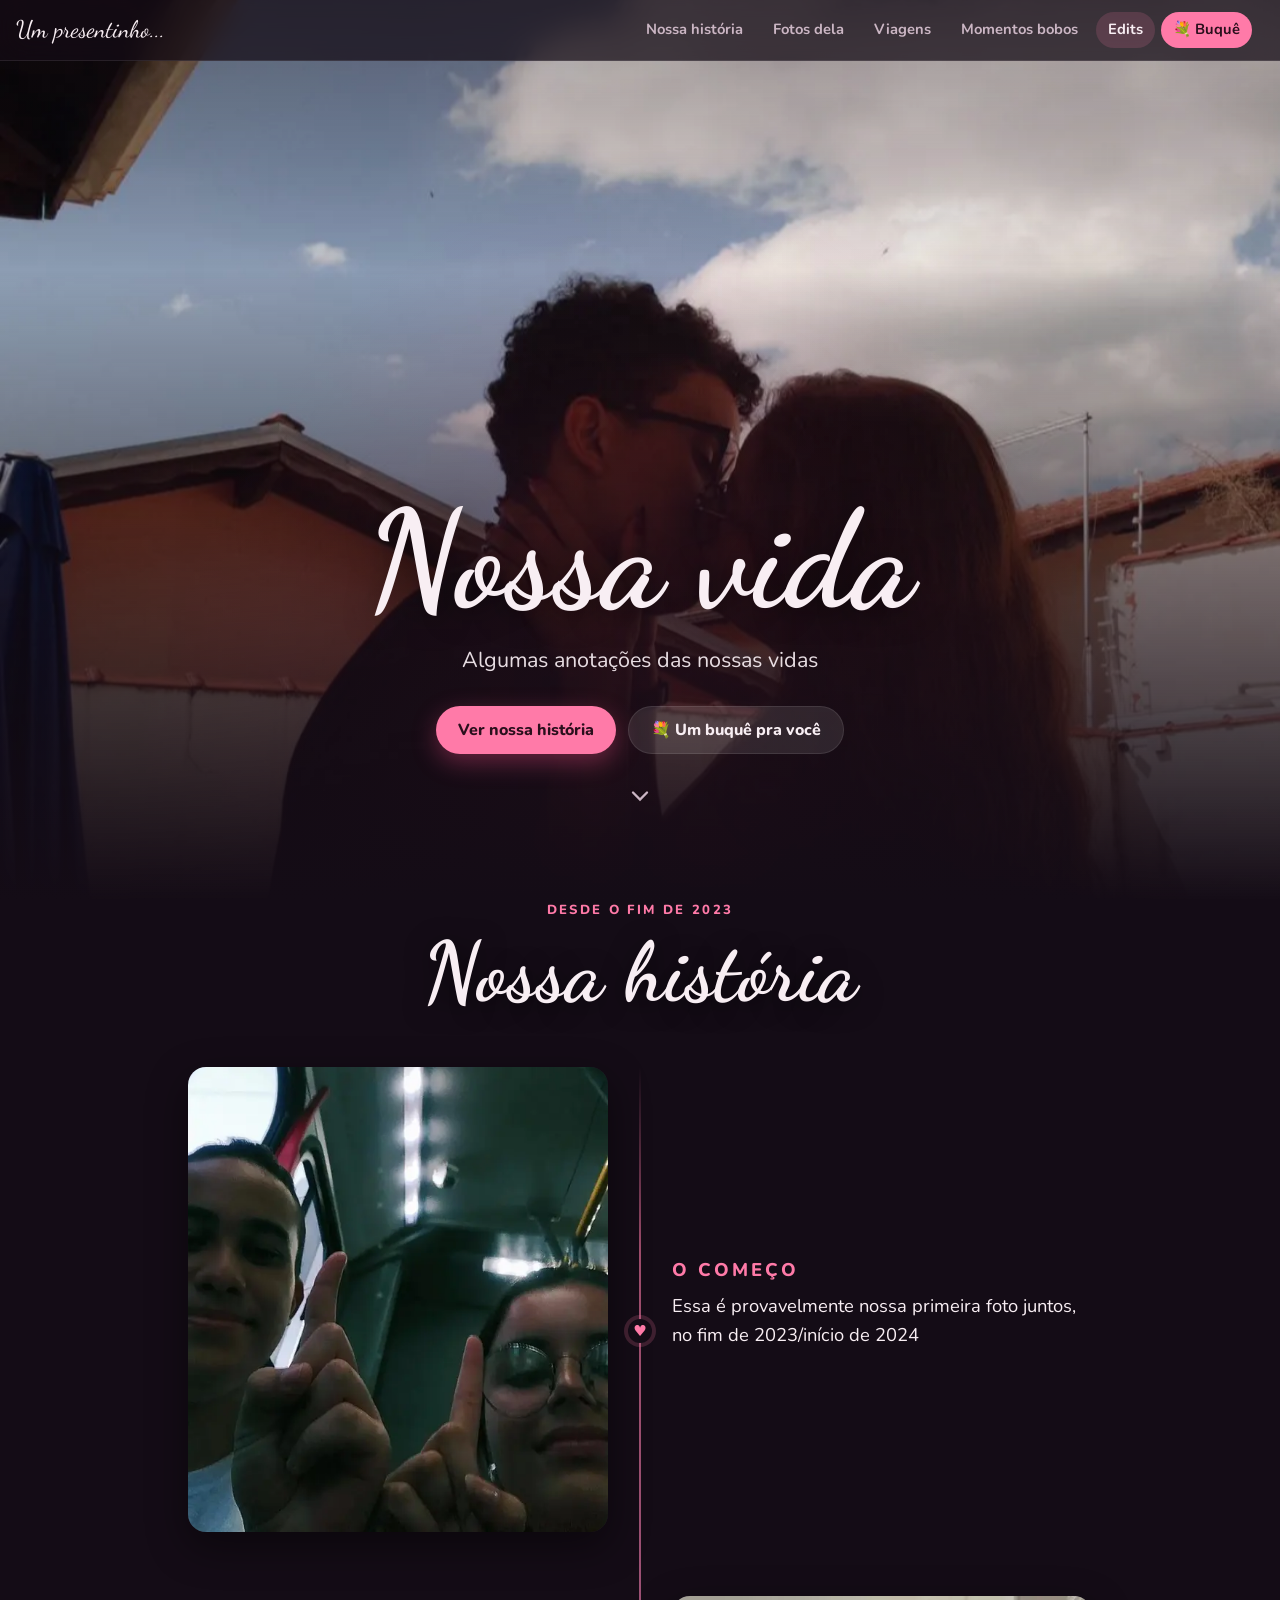
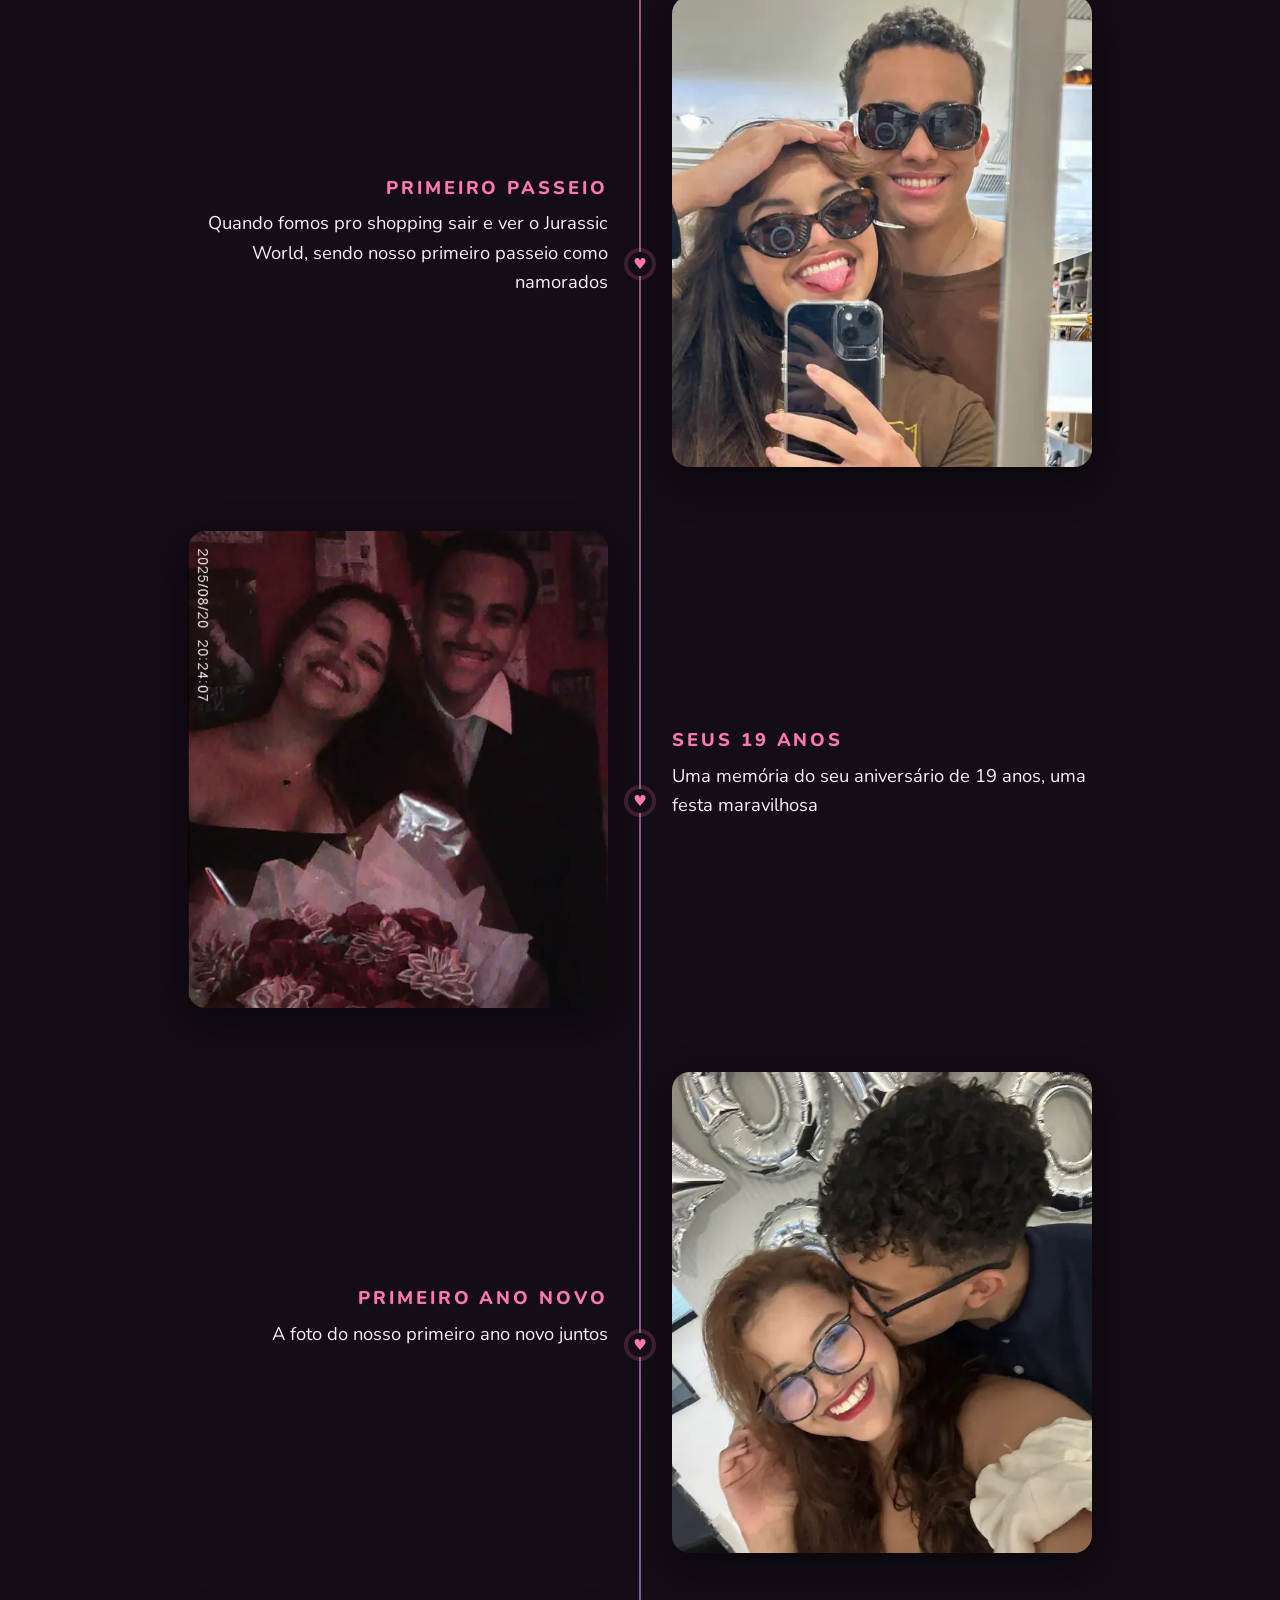
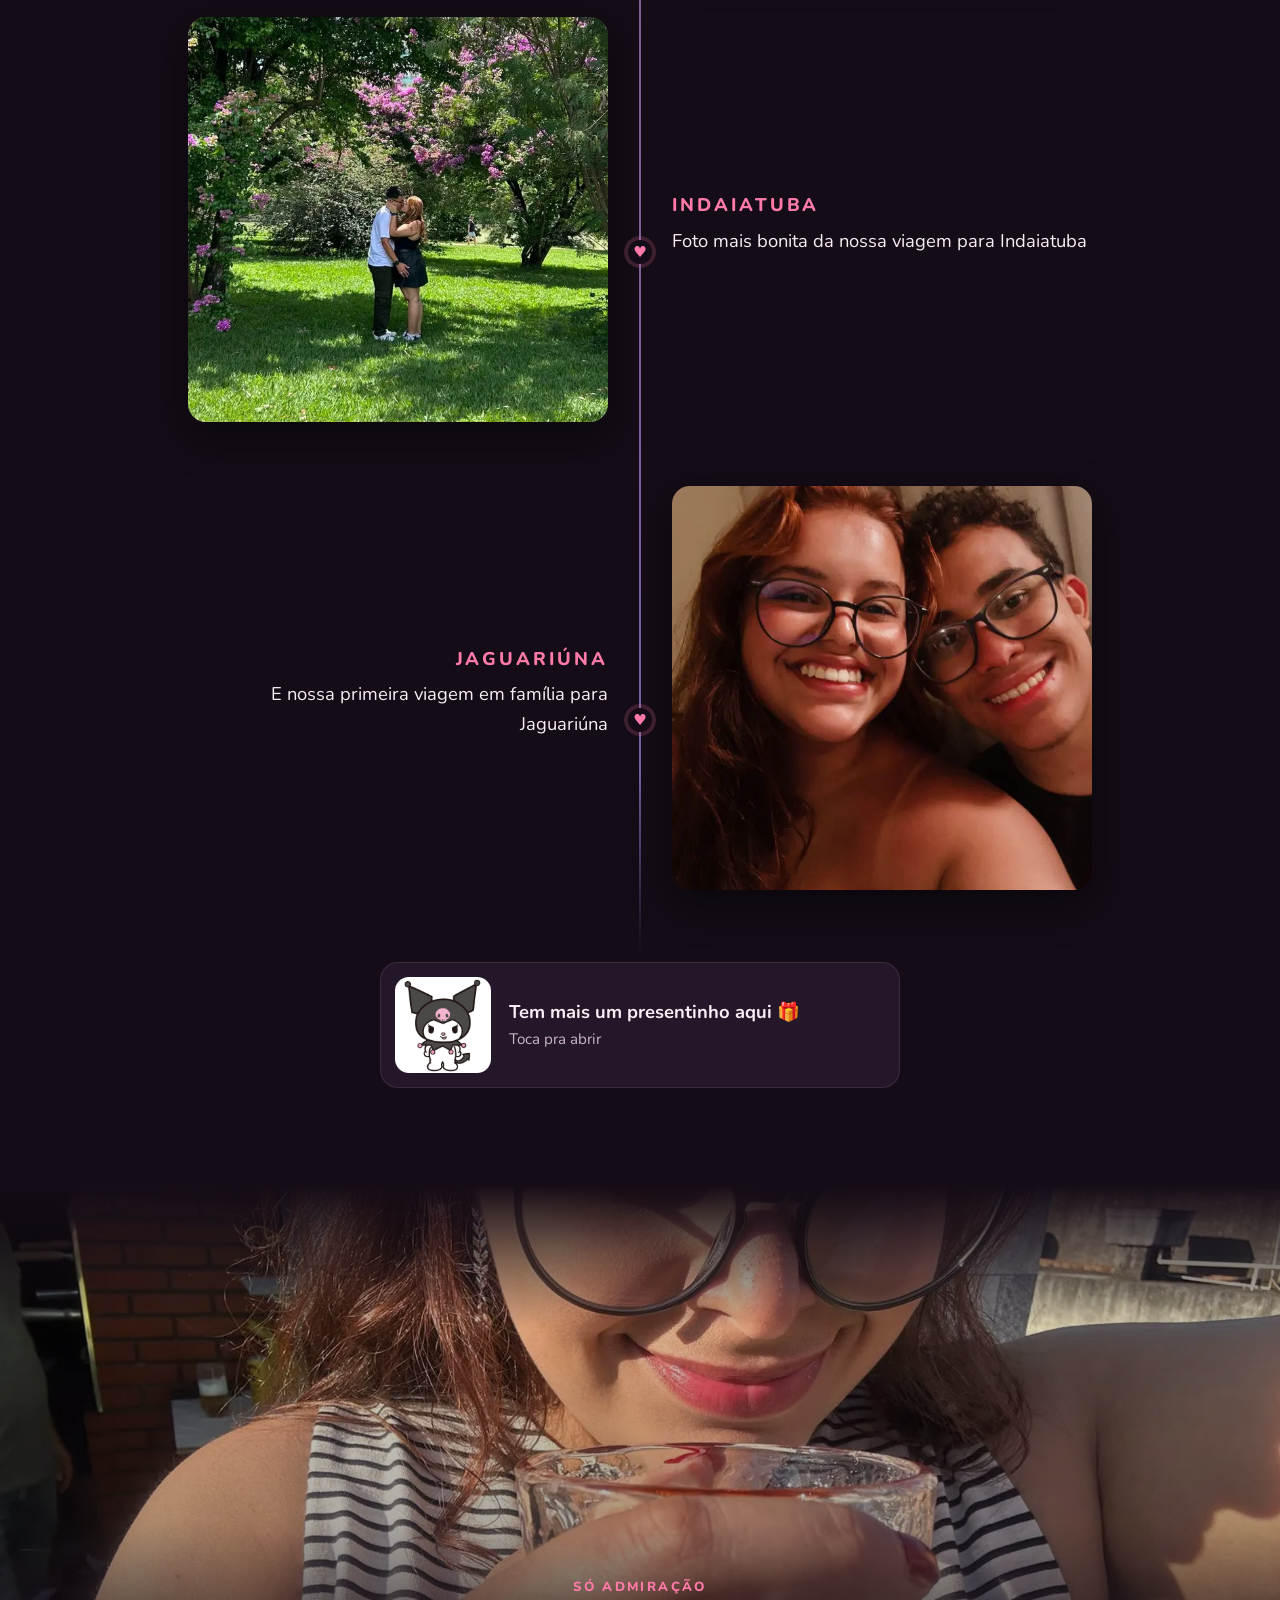
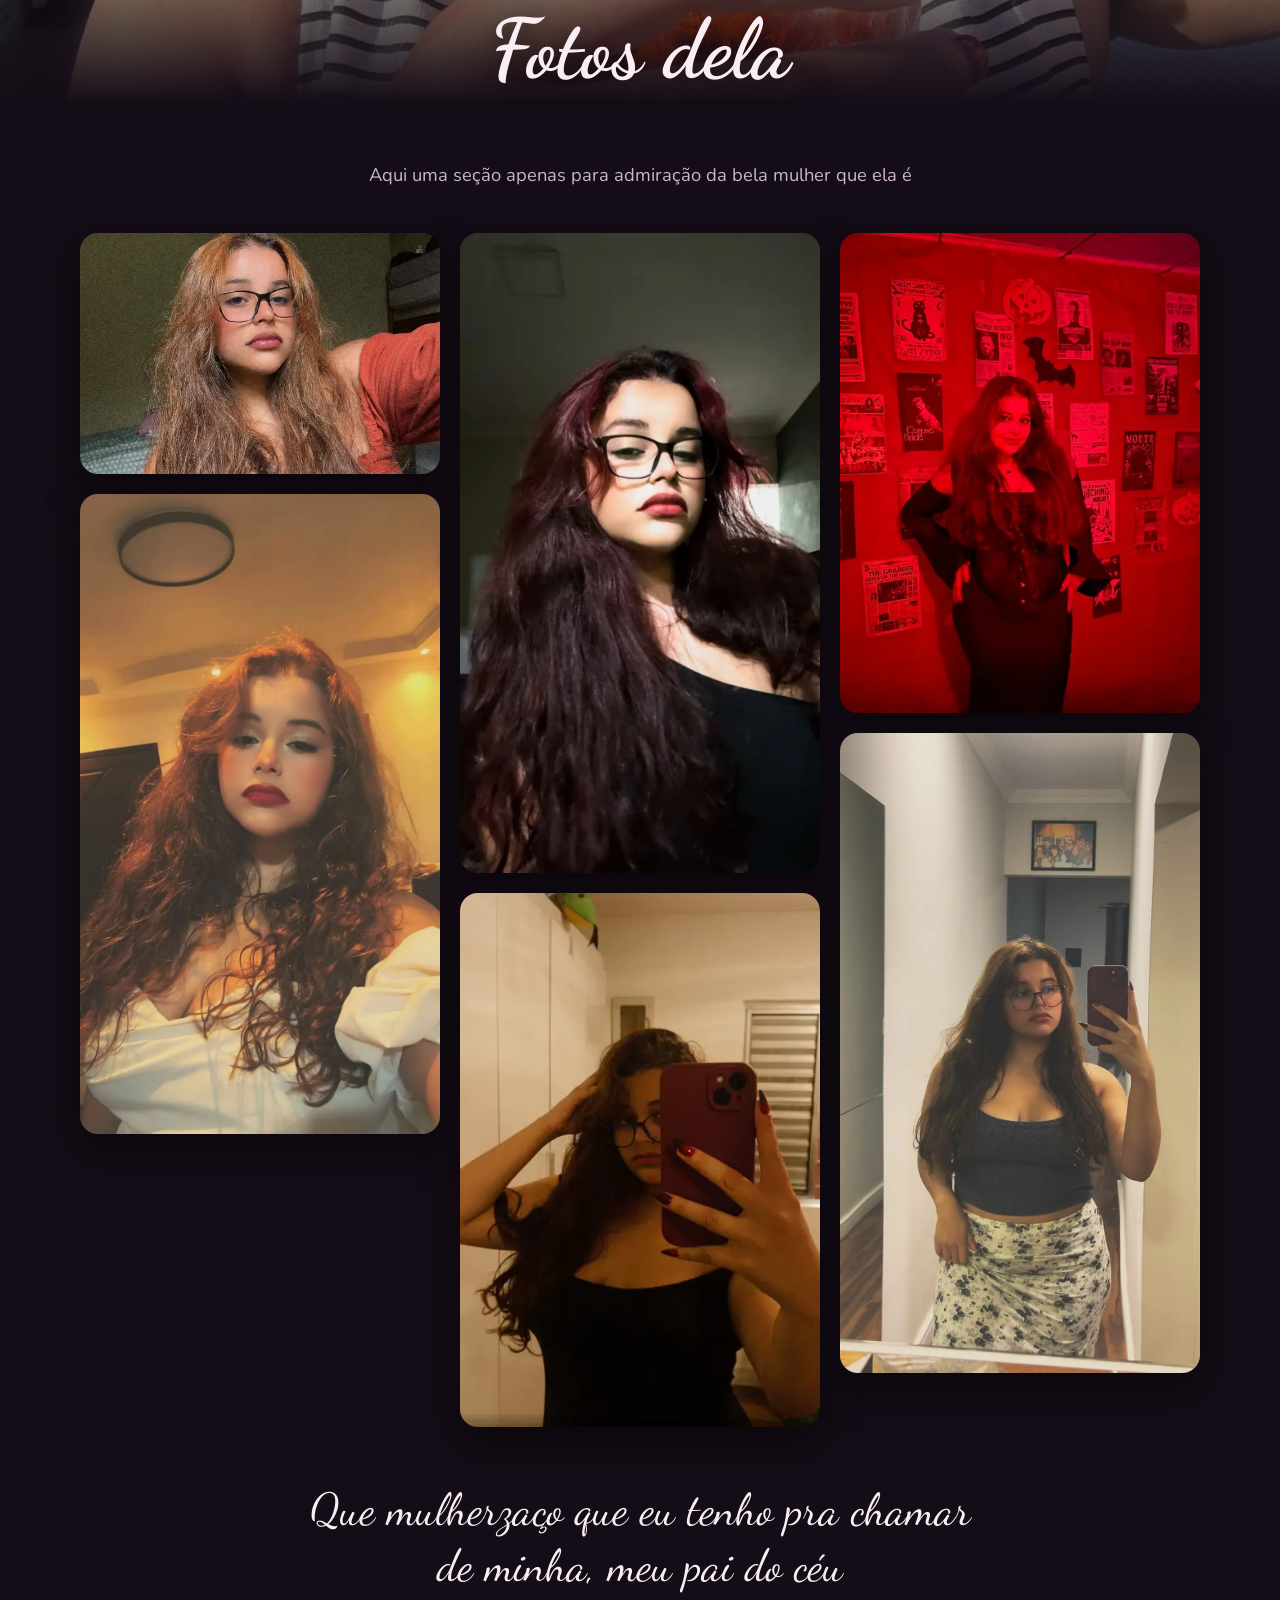
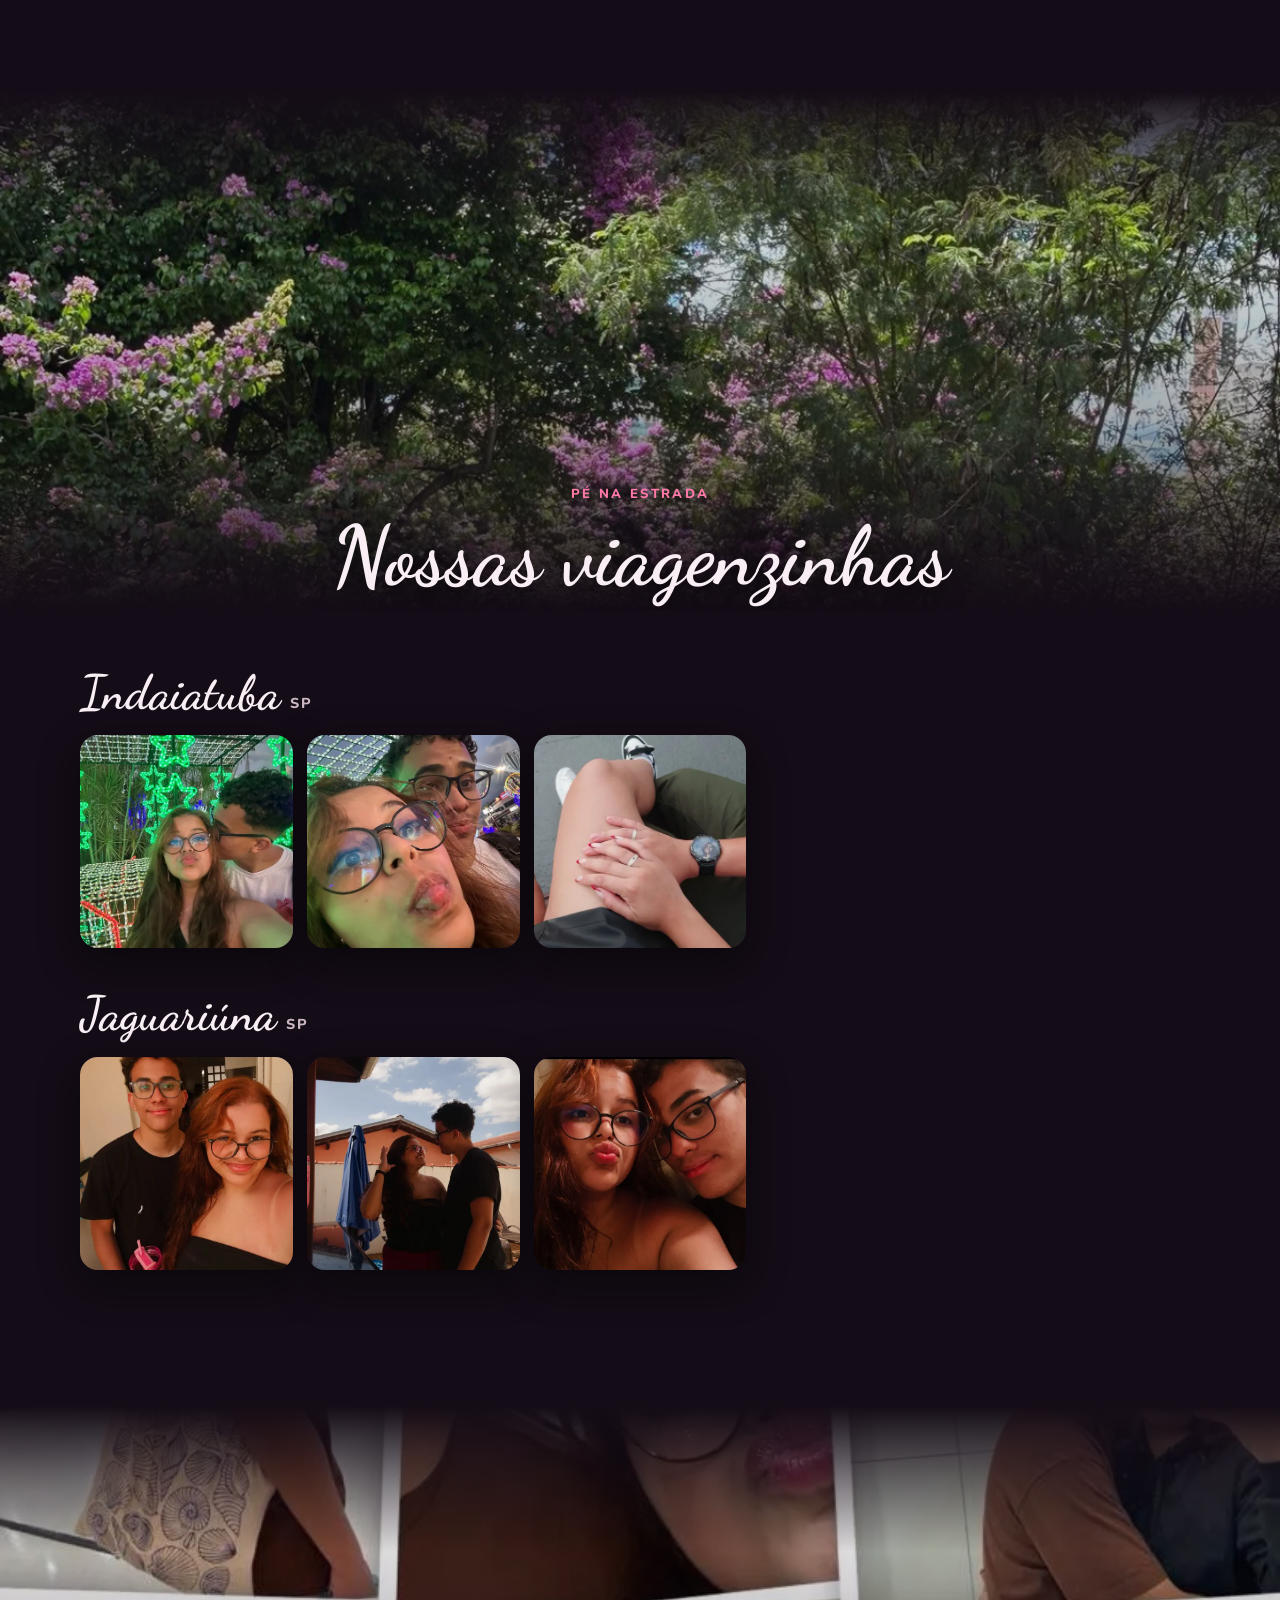
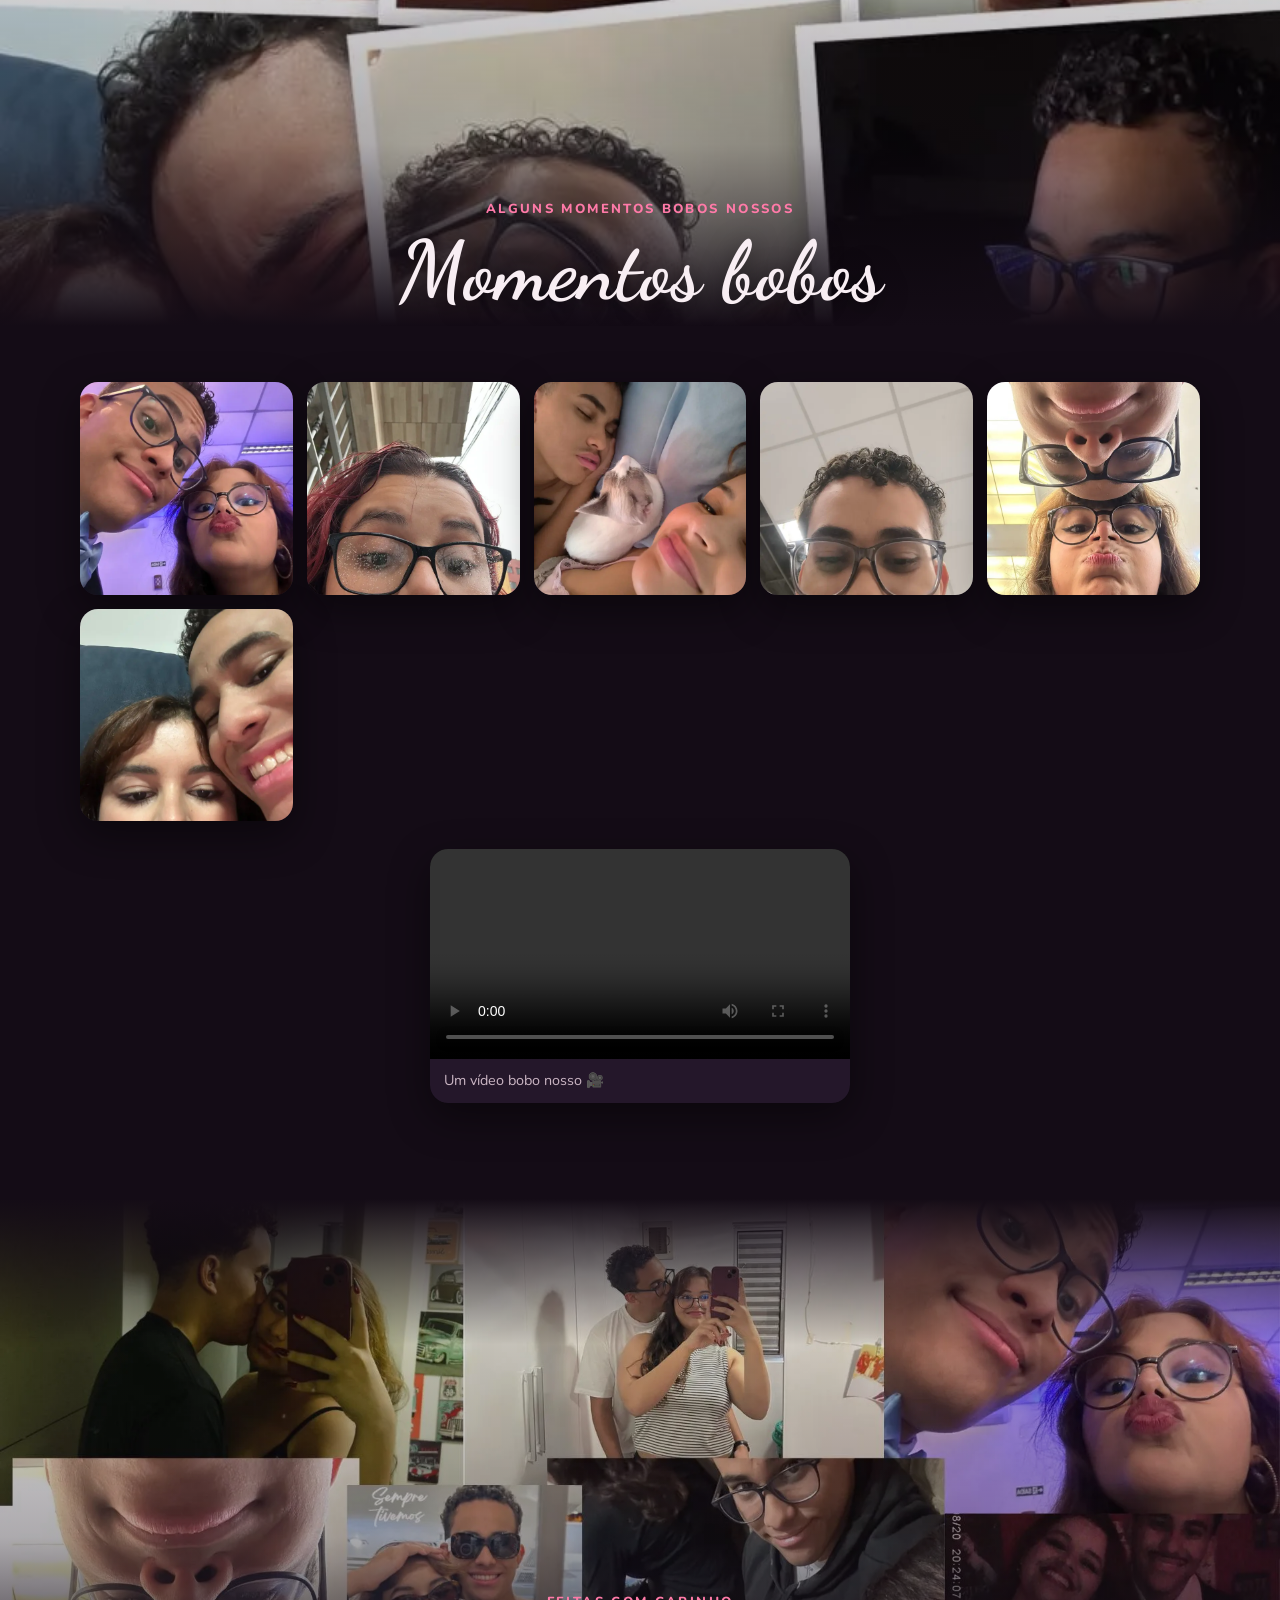
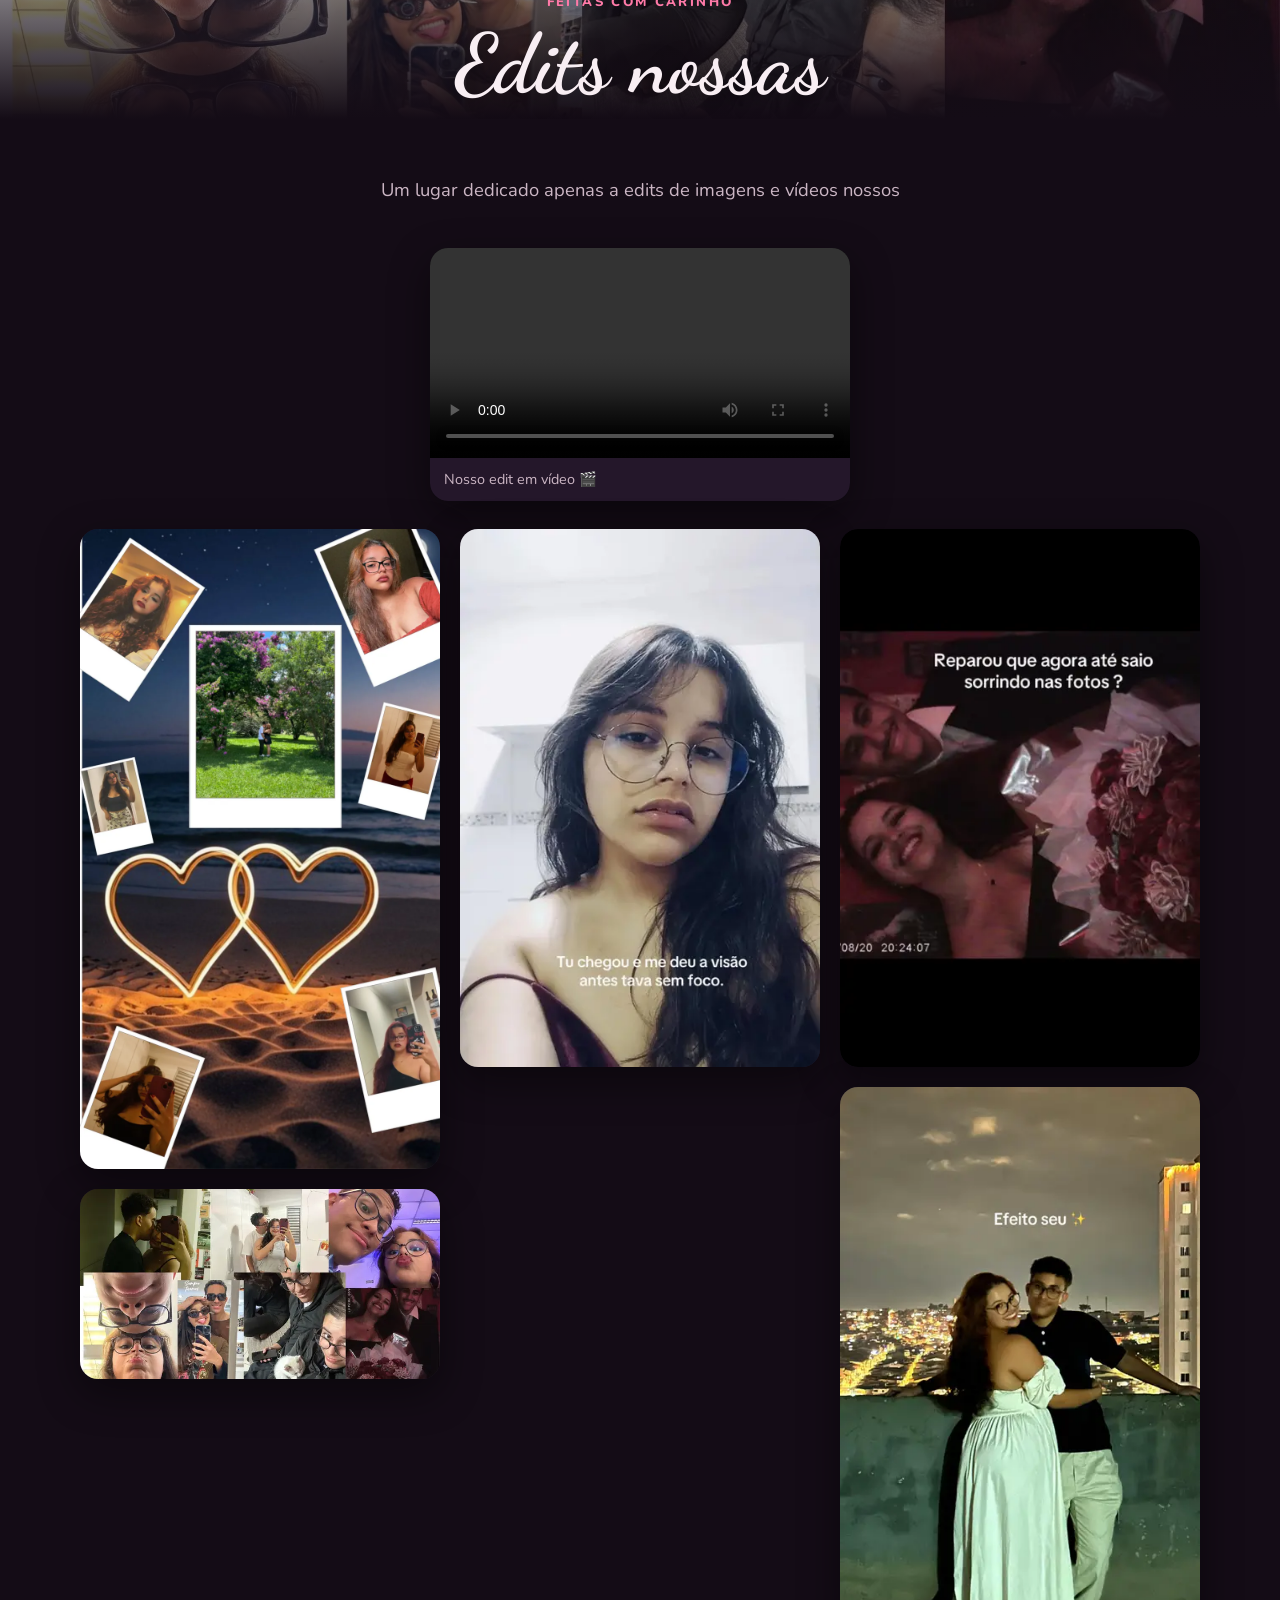
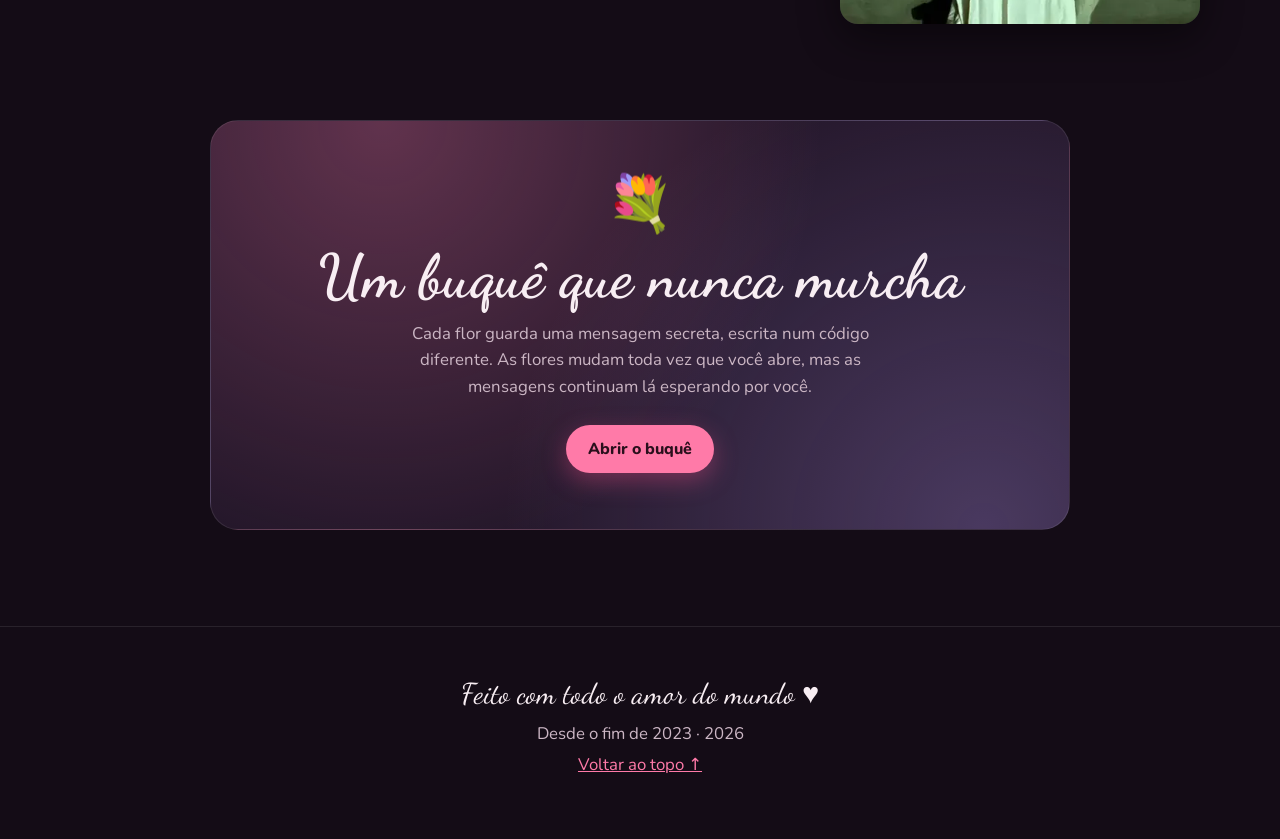
==== index.html @ 7900fc6a "Site do nosso amor: migração do Google Sites para o GitHub Pages - Página principal com capa, linha " ====
<!doctype html>
<html lang="pt-BR">
<head>
  <meta charset="utf-8">
  <meta name="viewport" content="width=device-width, initial-scale=1, viewport-fit=cover">
  <title>Nossa vida 💕</title>
  <meta name="description" content="Um presentinho: algumas anotações das nossas vidas.">
  <meta name="theme-color" content="#140c16">
  <meta name="robots" content="noindex">

  <meta property="og:type" content="website">
  <meta property="og:title" content="Nossa vida 💕">
  <meta property="og:description" content="Um presentinho: algumas anotações das nossas vidas.">
  <meta property="og:image" content="https://gustavoevil3228.github.io/site-do-nosso-amor/img/compartilhar.jpg">
  <meta property="og:image:width" content="1200">
  <meta property="og:image:height" content="630">
  <meta name="twitter:card" content="summary_large_image">

  <link rel="icon" href="icones/favicon.svg" type="image/svg+xml">
  <link rel="apple-touch-icon" href="icones/apple-touch-icon.png">
  <link rel="manifest" href="manifest.webmanifest">
  <meta name="apple-mobile-web-app-capable" content="yes">
  <meta name="apple-mobile-web-app-status-bar-style" content="black-translucent">
  <meta name="apple-mobile-web-app-title" content="Nossa vida">

  <link rel="preconnect" href="https://fonts.googleapis.com">
  <link rel="preconnect" href="https://fonts.gstatic.com" crossorigin>
  <link rel="stylesheet" href="https://fonts.googleapis.com/css2?family=Dancing+Script:wght@600;700&family=Nunito:wght@400;600;700;800&display=swap">
  <link rel="preload" as="image" href="img/capa-inicio.webp" imagesrcset="img/capa-inicio-p.webp 622w, img/capa-inicio.webp 1106w" imagesizes="100vw" fetchpriority="high">
  <link rel="stylesheet" href="css/estilo.css">

  <script src="config.js" defer></script>
  <script src="js/site.js" defer></script>
</head>
<body>
  <header class="topo">
    <a class="marca" href="#inicio">Um presentinho...</a>
    <nav class="menu" aria-label="Seções">
      <a href="#historia">Nossa história</a>
      <a href="#ela">Fotos dela</a>
      <a href="#viagens">Viagens</a>
      <a href="#bobos">Momentos bobos</a>
      <a href="#edits">Edits</a>
      <a class="destaque" href="buque.html">💐 Buquê</a>
    </nav>
  </header>

  <main>
    <!-- Capa -->
    <section class="hero" id="inicio">
      <img class="hero-foto" src="img/capa-inicio.webp" srcset="img/capa-inicio-p.webp 622w, img/capa-inicio.webp 1106w" sizes="100vw" width="1106" height="1600" alt="Nós dois nos beijando" fetchpriority="high">
      <div class="coracoes" aria-hidden="true"></div>
      <div class="hero-conteudo">
        <h1>Nossa vida</h1>
        <p class="subtitulo">Algumas anotações das nossas vidas</p>

        <div class="contador oculto" id="contador" aria-live="off">
          <span class="contador-rotulo">Juntos há</span>
          <div class="contador-bloco"><strong data-c="anos">0</strong><span>anos</span></div>
          <div class="contador-bloco"><strong data-c="meses">0</strong><span>meses</span></div>
          <div class="contador-bloco"><strong data-c="dias">0</strong><span>dias</span></div>
          <div class="contador-bloco"><strong data-c="horas">00</strong><span>horas</span></div>
          <div class="contador-bloco"><strong data-c="minutos">00</strong><span>min</span></div>
          <div class="contador-bloco"><strong data-c="segundos">00</strong><span>seg</span></div>
        </div>

        <div class="acoes">
          <a class="botao" href="#historia">Ver nossa história</a>
          <a class="botao secundario" href="buque.html">💐 Um buquê pra você</a>
        </div>
        <svg class="rolar" viewBox="0 0 24 24" fill="none" stroke="currentColor" stroke-width="2" stroke-linecap="round" aria-hidden="true"><path d="M6 9l6 6 6-6"/></svg>
      </div>
    </section>

    <!-- Nossa história -->
    <section class="secao" id="historia">
      <div class="conteudo">
        <div class="capa-texto revelar" style="margin-bottom:40px">
          <p class="sobretitulo">Desde o fim de 2023</p>
          <h2 class="titulo-secao">Nossa história</h2>
        </div>

        <ol class="linha-tempo" data-galeria="historia">
          <li class="momento revelar">
            <figure class="foto">
              <img src="img/historia-01-p.webp" srcset="img/historia-01-p.webp 577w, img/historia-01.webp 720w" sizes="(min-width: 820px) 420px, 90vw" width="720" height="798" alt="Nossa primeira foto juntos" loading="lazy" decoding="async" data-grande="img/historia-01.webp">
            </figure>
            <div class="momento-texto">
              <p class="momento-rotulo">O começo</p>
              <p>Essa é provavelmente nossa primeira foto juntos, no fim de 2023/início de 2024</p>
            </div>
          </li>
          <li class="momento revelar">
            <figure class="foto">
              <img src="img/historia-02-p.webp" srcset="img/historia-02-p.webp 571w, img/historia-02.webp 900w" sizes="(min-width: 820px) 420px, 90vw" width="900" height="1008" alt="No shopping, no dia do Jurassic World" loading="lazy" decoding="async" data-grande="img/historia-02.webp">
            </figure>
            <div class="momento-texto">
              <p class="momento-rotulo">Primeiro passeio</p>
              <p>Quando fomos pro shopping sair e ver o Jurassic World, sendo nosso primeiro passeio como namorados</p>
            </div>
          </li>
          <li class="momento revelar">
            <figure class="foto">
              <img src="img/historia-03-p.webp" srcset="img/historia-03-p.webp 564w, img/historia-03.webp 958w" sizes="(min-width: 820px) 420px, 90vw" width="958" height="1088" alt="No seu aniversário de 19 anos" loading="lazy" decoding="async" data-grande="img/historia-03.webp">
            </figure>
            <div class="momento-texto">
              <p class="momento-rotulo">Seus 19 anos</p>
              <p>Uma memória do seu aniversário de 19 anos, uma festa maravilhosa</p>
            </div>
          </li>
          <li class="momento revelar">
            <figure class="foto">
              <img src="img/historia-04-p.webp" srcset="img/historia-04-p.webp 558w, img/historia-04.webp 1200w" sizes="(min-width: 820px) 420px, 90vw" width="1200" height="1376" alt="Nosso primeiro ano novo juntos" loading="lazy" decoding="async" data-grande="img/historia-04.webp">
            </figure>
            <div class="momento-texto">
              <p class="momento-rotulo">Primeiro Ano Novo</p>
              <p>A foto do nosso primeiro ano novo juntos</p>
            </div>
          </li>
          <li class="momento revelar">
            <figure class="foto">
              <img src="img/historia-05-p.webp" srcset="img/historia-05-p.webp 640w, img/historia-05.webp 833w" sizes="(min-width: 820px) 420px, 90vw" width="833" height="803" alt="Nós dois num parque em Indaiatuba" loading="lazy" decoding="async" data-grande="img/historia-05.webp">
            </figure>
            <div class="momento-texto">
              <p class="momento-rotulo">Indaiatuba</p>
              <p>Foto mais bonita da nossa viagem para Indaiatuba</p>
            </div>
          </li>
          <li class="momento revelar">
            <figure class="foto">
              <img src="img/historia-06-p.webp" srcset="img/historia-06-p.webp 640w, img/historia-06.webp 885w" sizes="(min-width: 820px) 420px, 90vw" width="885" height="851" alt="Selfie na viagem para Jaguariúna" loading="lazy" decoding="async" data-grande="img/historia-06.webp">
            </figure>
            <div class="momento-texto">
              <p class="momento-rotulo">Jaguariúna</p>
              <p>E nossa primeira viagem em família para Jaguariúna</p>
            </div>
          </li>
        </ol>

        <a class="surpresa revelar" href="https://drive.google.com/file/d/1rqJ6FUvkNNtYU3w_7i6Ii1i7RnhSWCFs/view?usp=drive_link" target="_blank" rel="noopener">
          <img src="img/historia-07.webp" width="560" height="560" alt="" loading="lazy" decoding="async">
          <div>
            <strong>Tem mais um presentinho aqui 🎁</strong>
            <span>Toca pra abrir</span>
          </div>
        </a>
      </div>
    </section>

    <!-- Fotos dela -->
    <section class="secao" id="ela">
      <header class="capa">
        <img src="img/capa-fotos-dela.webp" srcset="img/capa-fotos-dela-p.webp 900w, img/capa-fotos-dela.webp 1600w" sizes="100vw" width="1600" height="1200" alt="" loading="lazy" decoding="async">
        <div class="capa-texto">
          <p class="sobretitulo">Só admiração</p>
          <h2>Fotos dela</h2>
        </div>
      </header>
      <div class="conteudo">
        <p class="texto-intro revelar">Aqui uma seção apenas para admiração da bela mulher que ela é</p>
        <div class="mural" data-galeria="ela">
          <figure class="foto revelar"><img src="img/ela-01-p.webp" srcset="img/ela-01-p.webp 640w, img/ela-01.webp 1536w" sizes="(min-width: 900px) 33vw, 50vw" width="1536" height="1024" alt="Foto dela" loading="lazy" decoding="async" data-grande="img/ela-01.webp"></figure>
          <figure class="foto revelar"><img src="img/ela-02-p.webp" srcset="img/ela-02-p.webp 360w, img/ela-02.webp 900w" sizes="(min-width: 900px) 33vw, 50vw" width="900" height="1600" alt="Foto dela" loading="lazy" decoding="async" data-grande="img/ela-02.webp"></figure>
          <figure class="foto revelar"><img src="img/ela-03-p.webp" srcset="img/ela-03-p.webp 360w, img/ela-03.webp 900w" sizes="(min-width: 900px) 33vw, 50vw" width="900" height="1600" alt="Foto dela" loading="lazy" decoding="async" data-grande="img/ela-03.webp"></figure>
          <figure class="foto revelar"><img src="img/ela-04-p.webp" srcset="img/ela-04-p.webp 432w, img/ela-04.webp 1080w" sizes="(min-width: 900px) 33vw, 50vw" width="1080" height="1600" alt="Foto dela" loading="lazy" decoding="async" data-grande="img/ela-04.webp"></figure>
          <figure class="foto revelar"><img src="img/ela-05-p.webp" srcset="img/ela-05-p.webp 480w, img/ela-05.webp 1200w" sizes="(min-width: 900px) 33vw, 50vw" width="1200" height="1600" alt="Foto dela" loading="lazy" decoding="async" data-grande="img/ela-05.webp"></figure>
          <figure class="foto revelar"><img src="img/ela-06-p.webp" srcset="img/ela-06-p.webp 360w, img/ela-06.webp 900w" sizes="(min-width: 900px) 33vw, 50vw" width="900" height="1600" alt="Foto dela" loading="lazy" decoding="async" data-grande="img/ela-06.webp"></figure>
        </div>
        <p class="frase revelar">Que mulherzaço que eu tenho pra chamar de minha, meu pai do céu</p>
      </div>
    </section>

    <!-- Viagens -->
    <section class="secao" id="viagens">
      <header class="capa">
        <img src="img/capa-nossas-viagens.webp" srcset="img/capa-nossas-viagens-p.webp 675w, img/capa-nossas-viagens.webp 1200w" sizes="100vw" width="1200" height="1600" alt="" loading="lazy" decoding="async">
        <div class="capa-texto">
          <p class="sobretitulo">Pé na estrada</p>
          <h2>Nossas viagenzinhas</h2>
        </div>
      </header>
      <div class="conteudo">
        <div class="lugar revelar">
          <h3>Indaiatuba <small>SP</small></h3>
          <div class="grade" data-galeria="indaiatuba">
            <figure class="foto"><img src="img/viagem-01-p.webp" srcset="img/viagem-01-p.webp 640w, img/viagem-01.webp 1596w" sizes="(min-width: 900px) 30vw, (min-width: 560px) 45vw, 92vw" width="1596" height="1200" alt="Em Indaiatuba" loading="lazy" decoding="async" data-grande="img/viagem-01.webp"></figure>
            <figure class="foto"><img src="img/viagem-02-p.webp" srcset="img/viagem-02-p.webp 640w, img/viagem-02.webp 1596w" sizes="(min-width: 900px) 30vw, (min-width: 560px) 45vw, 92vw" width="1596" height="1200" alt="Em Indaiatuba" loading="lazy" decoding="async" data-grande="img/viagem-02.webp"></figure>
            <figure class="foto"><img src="img/viagem-03-p.webp" srcset="img/viagem-03-p.webp 640w, img/viagem-03.webp 1122w" sizes="(min-width: 900px) 30vw, (min-width: 560px) 45vw, 92vw" width="1122" height="844" alt="Em Indaiatuba" loading="lazy" decoding="async" data-grande="img/viagem-03.webp"></figure>
          </div>
        </div>
        <div class="lugar revelar">
          <h3>Jaguariúna <small>SP</small></h3>
          <div class="grade" data-galeria="jaguariuna">
            <figure class="foto"><img src="img/viagem-04-p.webp" srcset="img/viagem-04-p.webp 640w, img/viagem-04.webp 833w" sizes="(min-width: 900px) 30vw, (min-width: 560px) 45vw, 92vw" width="833" height="833" alt="Em Jaguariúna" loading="lazy" decoding="async" data-grande="img/viagem-04.webp"></figure>
            <figure class="foto"><img src="img/viagem-05-p.webp" srcset="img/viagem-05-p.webp 640w, img/viagem-05.webp 1116w" sizes="(min-width: 900px) 30vw, (min-width: 560px) 45vw, 92vw" width="1116" height="1116" alt="Em Jaguariúna" loading="lazy" decoding="async" data-grande="img/viagem-05.webp"></figure>
            <figure class="foto"><img src="img/viagem-06-p.webp" srcset="img/viagem-06-p.webp 640w, img/viagem-06.webp 813w" sizes="(min-width: 900px) 30vw, (min-width: 560px) 45vw, 92vw" width="813" height="813" alt="Em Jaguariúna" loading="lazy" decoding="async" data-grande="img/viagem-06.webp"></figure>
          </div>
        </div>
      </div>
    </section>

    <!-- Momentos bobos -->
    <section class="secao" id="bobos">
      <header class="capa">
        <img src="img/capa-momentos-bobos.webp" srcset="img/capa-momentos-bobos-p.webp 600w, img/capa-momentos-bobos.webp 853w" sizes="100vw" width="853" height="1280" alt="" loading="lazy" decoding="async">
        <div class="capa-texto">
          <p class="sobretitulo">Alguns momentos bobos nossos</p>
          <h2>Momentos bobos</h2>
        </div>
      </header>
      <div class="conteudo">
        <div class="grade" data-galeria="bobos">
          <figure class="foto revelar"><img src="img/bobos-01-p.webp" srcset="img/bobos-01-p.webp 640w, img/bobos-01.webp 960w" sizes="(min-width: 900px) 30vw, (min-width: 560px) 45vw, 92vw" width="960" height="960" alt="Momento bobo" loading="lazy" decoding="async" data-grande="img/bobos-01.webp"></figure>
          <figure class="foto revelar"><img src="img/bobos-02-p.webp" srcset="img/bobos-02-p.webp 640w, img/bobos-02.webp 900w" sizes="(min-width: 900px) 30vw, (min-width: 560px) 45vw, 92vw" width="900" height="900" alt="Momento bobo" loading="lazy" decoding="async" data-grande="img/bobos-02.webp"></figure>
          <figure class="foto revelar"><img src="img/bobos-03-p.webp" srcset="img/bobos-03-p.webp 640w, img/bobos-03.webp 1200w" sizes="(min-width: 900px) 30vw, (min-width: 560px) 45vw, 92vw" width="1200" height="1200" alt="Momento bobo" loading="lazy" decoding="async" data-grande="img/bobos-03.webp"></figure>
          <figure class="foto revelar"><img src="img/bobos-04-p.webp" srcset="img/bobos-04-p.webp 640w, img/bobos-04.webp 899w" sizes="(min-width: 900px) 30vw, (min-width: 560px) 45vw, 92vw" width="899" height="899" alt="Momento bobo" loading="lazy" decoding="async" data-grande="img/bobos-04.webp"></figure>
          <figure class="foto revelar"><img src="img/bobos-05-p.webp" srcset="img/bobos-05-p.webp 640w, img/bobos-05.webp 1200w" sizes="(min-width: 900px) 30vw, (min-width: 560px) 45vw, 92vw" width="1200" height="1200" alt="Momento bobo" loading="lazy" decoding="async" data-grande="img/bobos-05.webp"></figure>
          <figure class="foto revelar"><img src="img/bobos-06-p.webp" srcset="img/bobos-06-p.webp 640w, img/bobos-06.webp 1200w" sizes="(min-width: 900px) 30vw, (min-width: 560px) 45vw, 92vw" width="1200" height="1200" alt="Momento bobo" loading="lazy" decoding="async" data-grande="img/bobos-06.webp"></figure>
        </div>
        <figure class="video revelar" style="max-width:420px;margin:28px auto 0">
          <video controls playsinline preload="metadata" src="video/momento-bobo.mp4#t=0.1"></video>
          <figcaption>Um vídeo bobo nosso 🎥</figcaption>
        </figure>
      </div>
    </section>

    <!-- Edits -->
    <section class="secao" id="edits">
      <header class="capa">
        <img src="img/capa-edits-nossas.webp" srcset="img/capa-edits-nossas-p.webp 900w, img/capa-edits-nossas.webp 1920w" sizes="100vw" width="1920" height="1080" alt="" loading="lazy" decoding="async">
        <div class="capa-texto">
          <p class="sobretitulo">Feitas com carinho</p>
          <h2>Edits nossas</h2>
        </div>
      </header>
      <div class="conteudo">
        <p class="texto-intro revelar">Um lugar dedicado apenas a edits de imagens e vídeos nossos</p>
        <figure class="video revelar" style="max-width:420px;margin:0 auto 28px">
          <video controls playsinline preload="metadata" src="video/edit-nosso.mp4#t=0.1"></video>
          <figcaption>Nosso edit em vídeo 🎬</figcaption>
        </figure>
        <div class="mural" data-galeria="edits">
          <figure class="foto revelar"><img src="img/edit-01-p.webp" srcset="img/edit-01-p.webp 360w, img/edit-01.webp 900w" sizes="(min-width: 900px) 33vw, 50vw" width="900" height="1600" alt="Edit com nossas fotos e corações" loading="lazy" decoding="async" data-grande="img/edit-01.webp"></figure>
          <figure class="foto revelar"><img src="img/edit-02-p.webp" srcset="img/edit-02-p.webp 640w, img/edit-02.webp 1600w" sizes="(min-width: 900px) 33vw, 50vw" width="1600" height="844" alt="Colagem com nossas fotos" loading="lazy" decoding="async" data-grande="img/edit-02.webp"></figure>
          <figure class="foto revelar"><img src="img/edit-03-p.webp" srcset="img/edit-03-p.webp 428w, img/edit-03.webp 530w" sizes="(min-width: 900px) 33vw, 50vw" width="530" height="792" alt="Edit nosso" loading="lazy" decoding="async" data-grande="img/edit-03.webp"></figure>
          <figure class="foto revelar"><img src="img/edit-04-p.webp" srcset="img/edit-04-p.webp 428w, img/edit-04.webp 463w" sizes="(min-width: 900px) 33vw, 50vw" width="463" height="692" alt="Edit nosso" loading="lazy" decoding="async" data-grande="img/edit-04.webp"></figure>
          <figure class="foto revelar"><img src="img/edit-05-p.webp" srcset="img/edit-05-p.webp 429w, img/edit-05.webp 501w" sizes="(min-width: 900px) 33vw, 50vw" width="501" height="748" alt="Edit nosso" loading="lazy" decoding="async" data-grande="img/edit-05.webp"></figure>
        </div>
      </div>
    </section>

    <!-- Buquê -->
    <section class="chamada-buque revelar" id="buque">
      <span class="icone-flor" aria-hidden="true">💐</span>
      <h2>Um buquê que nunca murcha</h2>
      <p>Cada flor guarda uma mensagem secreta, escrita num código diferente. As flores mudam toda vez que você abre, mas as mensagens continuam lá esperando por você.</p>
      <a class="botao" href="buque.html">Abrir o buquê</a>
    </section>
  </main>

  <footer class="rodape">
    <p class="assinatura">Feito com todo o amor do mundo ♥</p>
    <p>Desde o fim de 2023 · <span id="ano"></span></p>
    <p><a href="#inicio">Voltar ao topo ↑</a></p>
  </footer>

  <!-- Visualizador de fotos em tela cheia -->
  <dialog class="visualizador" id="visualizador" aria-label="Foto em tela cheia">
    <div class="visualizador-topo">
      <span id="visualizador-contagem"></span>
      <button class="botao-icone" type="button" data-fechar aria-label="Fechar">✕</button>
    </div>
    <figure>
      <img alt="">
      <figcaption></figcaption>
    </figure>
    <button class="botao-icone anterior" type="button" aria-label="Foto anterior">‹</button>
    <button class="botao-icone proxima" type="button" aria-label="Próxima foto">›</button>
  </dialog>
</body>
</html>
---- css/estilo.css ----
/* ===== Base ===== */
:root {
  --fundo: #140c16;
  --fundo-2: #1c1120;
  --cartao: #24172a;
  --texto: #f8eef3;
  --texto-suave: #cbb6c4;
  --rosa: #ff7aa8;
  --rosa-forte: #ff4f8b;
  --lilas: #b9a0ff;
  --dourado: #ffd27a;
  --borda: rgba(255, 255, 255, 0.09);
  --raio: 18px;
  --sombra: 0 14px 40px rgba(0, 0, 0, 0.45);
  --fonte: "Nunito", system-ui, -apple-system, "Segoe UI", sans-serif;
  --fonte-script: "Dancing Script", "Brush Script MT", cursive;
  --largura: 1120px;
  color-scheme: dark;
}

*,
*::before,
*::after {
  box-sizing: border-box;
}

html {
  scroll-behavior: smooth;
  scroll-padding-top: 72px;
  -webkit-text-size-adjust: 100%;
}

html:has(dialog[open]) {
  overflow: hidden;
}

body {
  margin: 0;
  background: var(--fundo);
  color: var(--texto);
  font-family: var(--fonte);
  font-size: 1.05rem;
  line-height: 1.6;
  overflow-x: hidden;
}

img,
video {
  display: block;
  max-width: 100%;
  height: auto;
}

a {
  color: var(--rosa);
}

h1,
h2,
h3 {
  margin: 0;
  line-height: 1.1;
  font-weight: 700;
}

.oculto {
  display: none !important;
}

.so-leitor {
  position: absolute;
  width: 1px;
  height: 1px;
  overflow: hidden;
  clip: rect(0 0 0 0);
  white-space: nowrap;
}

:focus-visible {
  outline: 3px solid var(--rosa);
  outline-offset: 3px;
  border-radius: 6px;
}

/* ===== Topo ===== */
.topo {
  position: fixed;
  inset: 0 0 auto 0;
  z-index: 50;
  display: flex;
  align-items: center;
  gap: 12px;
  padding: 10px 16px;
  background: rgba(20, 12, 22, 0.72);
  backdrop-filter: blur(14px);
  -webkit-backdrop-filter: blur(14px);
  border-bottom: 1px solid var(--borda);
}

.marca {
  flex: none;
  font-family: var(--fonte-script);
  font-size: 1.5rem;
  color: var(--texto);
  text-decoration: none;
}

.menu {
  display: flex;
  gap: 6px;
  margin-left: auto;
  overflow-x: auto;
  scrollbar-width: none;
  mask-image: linear-gradient(90deg, transparent 0, #000 12px, #000 calc(100% - 12px), transparent 100%);
  padding: 2px 12px;
}

.menu::-webkit-scrollbar {
  display: none;
}

.menu a {
  flex: none;
  padding: 6px 12px;
  border-radius: 999px;
  color: var(--texto-suave);
  font-size: 0.92rem;
  font-weight: 700;
  text-decoration: none;
  transition: background 0.2s, color 0.2s;
}

.menu a:hover,
.menu a.ativo {
  background: rgba(255, 122, 168, 0.16);
  color: var(--texto);
}

.menu a.destaque {
  background: var(--rosa);
  color: #2a0f1c;
}

@media (max-width: 900px) {
  .marca {
    display: none;
  }

  .menu {
    margin-left: 0;
  }
}

/* ===== Capa principal ===== */
.hero {
  position: relative;
  min-height: 100svh;
  display: grid;
  align-items: end;
  overflow: hidden;
  isolation: isolate;
}

.hero-foto {
  position: absolute;
  inset: 0;
  width: 100%;
  height: 100%;
  object-fit: cover;
  object-position: center 35%;
  z-index: -2;
  animation: aproximar 18s ease-out both;
}

.hero::after {
  content: "";
  position: absolute;
  inset: 0;
  z-index: -1;
  background:
    linear-gradient(180deg, rgba(20, 12, 22, 0.35) 0%, rgba(20, 12, 22, 0) 30%, rgba(20, 12, 22, 0.55) 62%, var(--fundo) 100%),
    radial-gradient(ellipse at 50% 120%, rgba(255, 79, 139, 0.25), transparent 60%);
}

.hero-conteudo {
  width: min(100% - 32px, var(--largura));
  margin: 0 auto;
  padding: 0 0 clamp(48px, 10vh, 96px);
  text-align: center;
}

.hero h1 {
  font-family: var(--fonte-script);
  font-size: clamp(4rem, 15vw, 8.5rem);
  text-shadow: 0 4px 30px rgba(0, 0, 0, 0.55);
}

.hero .subtitulo {
  margin: 8px 0 0;
  font-size: clamp(1.05rem, 3.6vw, 1.35rem);
  color: var(--texto);
  opacity: 0.92;
}

.contador {
  display: inline-flex;
  flex-wrap: wrap;
  justify-content: center;
  gap: 8px;
  margin-top: 22px;
}

.contador-rotulo {
  width: 100%;
  font-size: 0.85rem;
  letter-spacing: 0.14em;
  text-transform: uppercase;
  color: var(--texto-suave);
}

.contador-bloco {
  min-width: 66px;
  padding: 8px 10px;
  border-radius: 14px;
  background: rgba(36, 23, 42, 0.7);
  border: 1px solid var(--borda);
  backdrop-filter: blur(6px);
}

.contador-bloco strong {
  display: block;
  font-size: 1.5rem;
  font-variant-numeric: tabular-nums;
  line-height: 1.1;
}

.contador-bloco span {
  font-size: 0.75rem;
  color: var(--texto-suave);
}

.acoes {
  display: flex;
  flex-wrap: wrap;
  justify-content: center;
  gap: 12px;
  margin-top: 28px;
}

.botao {
  display: inline-flex;
  align-items: center;
  justify-content: center;
  gap: 8px;
  min-height: 48px;
  padding: 12px 22px;
  border: 0;
  border-radius: 999px;
  background: var(--rosa);
  color: #2a0f1c;
  font: 800 1rem var(--fonte);
  text-decoration: none;
  cursor: pointer;
  box-shadow: 0 8px 24px rgba(255, 79, 139, 0.35);
  transition: transform 0.2s, box-shadow 0.2s, background 0.2s;
}

.botao:hover {
  transform: translateY(-2px);
  box-shadow: 0 12px 28px rgba(255, 79, 139, 0.45);
}

.botao.secundario {
  background: rgba(255, 255, 255, 0.1);
  color: var(--texto);
  box-shadow: none;
  border: 1px solid var(--borda);
}

.rolar {
  display: block;
  width: 28px;
  margin: 28px auto 0;
  color: var(--texto-suave);
  animation: quicar 2s ease-in-out infinite;
}

/* corações flutuando na capa */
.coracoes {
  position: absolute;
  inset: 0;
  z-index: -1;
  pointer-events: none;
  overflow: hidden;
}

.coracoes span {
  position: absolute;
  bottom: -40px;
  color: var(--rosa);
  opacity: 0;
  animation: subir linear infinite;
}

/* ===== Seções ===== */
.secao {
  padding: 0 0 clamp(56px, 9vw, 96px);
}

.capa {
  position: relative;
  display: grid;
  place-items: end center;
  min-height: clamp(280px, 52vw, 520px);
  margin-bottom: clamp(32px, 6vw, 56px);
  overflow: hidden;
  isolation: isolate;
}

.capa img {
  position: absolute;
  inset: 0;
  width: 100%;
  height: 100%;
  object-fit: cover;
  object-position: center 30%;
  z-index: -2;
}

.capa::after {
  content: "";
  position: absolute;
  inset: 0;
  z-index: -1;
  background: linear-gradient(180deg, var(--fundo) 0%, rgba(20, 12, 22, 0.15) 28%, rgba(20, 12, 22, 0.35) 65%, var(--fundo) 100%);
}

.capa-texto {
  padding: 0 16px 8px;
  text-align: center;
}

.sobretitulo {
  margin: 0 0 6px;
  font-size: 0.82rem;
  font-weight: 800;
  letter-spacing: 0.18em;
  text-transform: uppercase;
  color: var(--rosa);
}

.capa h2,
.titulo-secao {
  font-family: var(--fonte-script);
  font-size: clamp(3rem, 10vw, 5.2rem);
  text-shadow: 0 4px 24px rgba(0, 0, 0, 0.5);
}

.conteudo {
  width: min(100% - 32px, var(--largura));
  margin: 0 auto;
}

.texto-intro {
  max-width: 640px;
  margin: 0 auto clamp(28px, 5vw, 44px);
  text-align: center;
  font-size: 1.15rem;
  color: var(--texto-suave);
}

.frase {
  max-width: 680px;
  margin: clamp(32px, 6vw, 56px) auto 0;
  text-align: center;
  font-family: var(--fonte-script);
  font-size: clamp(1.9rem, 6vw, 2.8rem);
  line-height: 1.25;
  color: var(--texto);
}

/* ===== Linha do tempo ===== */
.linha-tempo {
  position: relative;
  max-width: 920px;
  margin: 0 auto;
  padding: 0;
  list-style: none;
}

.linha-tempo::before {
  content: "";
  position: absolute;
  top: 0;
  bottom: 0;
  left: 15px;
  width: 2px;
  background: linear-gradient(180deg, transparent, var(--rosa) 6%, var(--lilas) 94%, transparent);
  opacity: 0.6;
}

.momento {
  position: relative;
  display: grid;
  gap: 16px;
  padding: 0 0 44px 48px;
}

.momento::before {
  content: "♥";
  position: absolute;
  top: 6px;
  left: 4px;
  display: grid;
  place-items: center;
  width: 24px;
  height: 24px;
  border-radius: 50%;
  background: var(--fundo);
  color: var(--rosa);
  font-size: 0.95rem;
  box-shadow: 0 0 0 4px rgba(255, 122, 168, 0.18);
}

.momento-rotulo {
  margin: 0;
  font-size: 0.8rem;
  font-weight: 800;
  letter-spacing: 0.16em;
  text-transform: uppercase;
  color: var(--rosa);
}

.momento-texto p {
  margin: 6px 0 0;
  font-size: 1.15rem;
}

.momento .foto {
  max-width: 420px;
}

@media (min-width: 820px) {
  .linha-tempo::before {
    left: 50%;
    transform: translateX(-1px);
  }

  .momento {
    grid-template-columns: 1fr 1fr;
    align-items: center;
    gap: 64px;
    padding: 0 0 64px;
  }

  .momento::before {
    left: 50%;
    top: 50%;
    transform: translate(-50%, -50%);
  }

  .momento .foto {
    justify-self: end;
  }

  .momento:nth-child(even) .foto {
    order: 2;
    justify-self: start;
  }

  .momento:nth-child(even) .momento-texto {
    text-align: right;
  }
}

/* ===== Fotos ===== */
.foto {
  margin: 0;
  border-radius: var(--raio);
  overflow: hidden;
  background: var(--cartao);
  box-shadow: var(--sombra);
}

.foto img {
  width: 100%;
  transition: transform 0.5s ease;
}

img[data-grande] {
  cursor: zoom-in;
}

.foto:hover img[data-grande] {
  transform: scale(1.03);
}

.foto figcaption {
  padding: 10px 14px 12px;
  font-size: 0.95rem;
  color: var(--texto-suave);
}

.mural {
  columns: 2 220px;
  column-gap: 14px;
}

.mural > * {
  break-inside: avoid;
  margin-bottom: 14px;
}

@media (min-width: 900px) {
  .mural {
    columns: 3;
    column-gap: 20px;
  }

  .mural > * {
    margin-bottom: 20px;
  }
}

.grade {
  display: grid;
  grid-template-columns: repeat(auto-fill, minmax(min(100%, 200px), 1fr));
  gap: 14px;
}

.grade .foto img {
  aspect-ratio: 1;
  object-fit: cover;
}

.lugar {
  margin: 0 0 40px;
}

.lugar h3 {
  display: flex;
  align-items: baseline;
  gap: 10px;
  margin-bottom: 16px;
  font-family: var(--fonte-script);
  font-size: clamp(2.2rem, 7vw, 3rem);
}

.lugar h3 small {
  font-family: var(--fonte);
  font-size: 0.9rem;
  font-weight: 800;
  letter-spacing: 0.12em;
  color: var(--texto-suave);
}

.video {
  margin: 0;
  border-radius: var(--raio);
  overflow: hidden;
  background: #000;
  box-shadow: var(--sombra);
}

.video video {
  width: 100%;
  max-height: 80vh;
}

.video figcaption {
  padding: 10px 14px;
  font-size: 0.9rem;
  color: var(--texto-suave);
  background: var(--cartao);
}

.surpresa {
  display: flex;
  align-items: center;
  gap: 18px;
  max-width: 520px;
  margin: 8px auto 0;
  padding: 14px;
  border-radius: var(--raio);
  background: var(--cartao);
  border: 1px solid var(--borda);
  color: var(--texto);
  text-decoration: none;
  transition: transform 0.2s, border-color 0.2s;
}

.surpresa:hover {
  transform: translateY(-3px);
  border-color: rgba(255, 122, 168, 0.5);
}

.surpresa img {
  width: 96px;
  height: 96px;
  border-radius: 14px;
  background: #fff;
  object-fit: contain;
}

.surpresa strong {
  display: block;
  font-size: 1.15rem;
}

.surpresa span {
  color: var(--texto-suave);
  font-size: 0.95rem;
}

/* ===== Chamada do buquê ===== */
.chamada-buque {
  position: relative;
  width: min(100% - 32px, 860px);
  margin: 0 auto clamp(56px, 9vw, 96px);
  padding: clamp(32px, 6vw, 56px) 24px;
  border-radius: 28px;
  text-align: center;
  background:
    radial-gradient(circle at 20% 0%, rgba(255, 122, 168, 0.28), transparent 55%),
    radial-gradient(circle at 90% 100%, rgba(185, 160, 255, 0.25), transparent 55%),
    var(--cartao);
  border: 1px solid var(--borda);
  overflow: hidden;
}

.chamada-buque .icone-flor {
  font-size: 3.4rem;
  line-height: 1;
  animation: balancar 3.5s ease-in-out infinite;
  display: inline-block;
  transform-origin: bottom center;
}

.chamada-buque h2 {
  margin: 12px 0 10px;
  font-family: var(--fonte-script);
  font-size: clamp(2.6rem, 8vw, 3.8rem);
}

.chamada-buque p {
  max-width: 520px;
  margin: 0 auto 24px;
  color: var(--texto-suave);
}

/* ===== Rodapé ===== */
.rodape {
  padding: 40px 16px 56px;
  text-align: center;
  color: var(--texto-suave);
  border-top: 1px solid var(--borda);
}

.rodape p {
  margin: 4px 0;
}

.rodape .assinatura {
  font-family: var(--fonte-script);
  font-size: 1.8rem;
  color: var(--texto);
}

/* ===== Visualizador de fotos ===== */
.visualizador {
  width: 100vw;
  max-width: 100vw;
  height: 100dvh;
  max-height: 100dvh;
  margin: 0;
  padding: 0;
  border: 0;
  background: rgba(10, 6, 12, 0.94);
  color: var(--texto);
}

.visualizador::backdrop {
  background: rgba(10, 6, 12, 0.85);
}

.visualizador[open] {
  display: grid;
  grid-template-rows: auto minmax(0, 1fr);
  animation: surgir 0.25s ease;
}

.visualizador-topo {
  display: flex;
  align-items: center;
  justify-content: space-between;
  padding: 10px 12px;
}

.visualizador figure {
  display: grid;
  grid-template-rows: minmax(0, 1fr) auto;
  place-items: center;
  min-height: 0;
  margin: 0;
  padding: 0 12px;
  touch-action: pan-y pinch-zoom;
}

.visualizador img {
  max-width: 100%;
  max-height: calc(100dvh - 140px);
  object-fit: contain;
  border-radius: 10px;
  user-select: none;
  -webkit-user-drag: none;
}

.visualizador figcaption {
  padding: 12px 16px 20px;
  text-align: center;
  color: var(--texto-suave);
  min-height: 1.6em;
}

.botao-icone {
  display: grid;
  place-items: center;
  width: 48px;
  height: 48px;
  border: 0;
  border-radius: 50%;
  background: rgba(255, 255, 255, 0.1);
  color: var(--texto);
  font-size: 1.4rem;
  cursor: pointer;
}

.botao-icone:hover {
  background: rgba(255, 255, 255, 0.18);
}

.visualizador .anterior,
.visualizador .proxima {
  position: absolute;
  top: 50%;
  transform: translateY(-50%);
}

.visualizador .anterior {
  left: 12px;
}

.visualizador .proxima {
  right: 12px;
}

@media (max-width: 640px) {
  .visualizador .anterior,
  .visualizador .proxima {
    top: auto;
    bottom: 12px;
    transform: none;
  }
}

/* ===== Animações ===== */
.revelar {
  opacity: 0;
  transform: translateY(26px);
  transition: opacity 0.8s ease, transform 0.8s ease;
}

.revelar.visivel {
  opacity: 1;
  transform: none;
}

@keyframes aproximar {
  from { transform: scale(1.12); }
  to { transform: scale(1); }
}

@keyframes quicar {
  0%, 100% { transform: translateY(0); }
  50% { transform: translateY(8px); }
}

@keyframes subir {
  0% { transform: translateY(0) rotate(0); opacity: 0; }
  10% { opacity: 0.7; }
  100% { transform: translateY(-110vh) rotate(25deg); opacity: 0; }
}

@keyframes balancar {
  0%, 100% { transform: rotate(-6deg); }
  50% { transform: rotate(6deg); }
}

@keyframes surgir {
  from { opacity: 0; }
  to { opacity: 1; }
}

@media (prefers-reduced-motion: reduce) {
  *,
  *::before,
  *::after {
    animation-duration: 0.01ms !important;
    animation-iteration-count: 1 !important;
    transition-duration: 0.01ms !important;
    scroll-behavior: auto !important;
  }

  .revelar {
    opacity: 1;
    transform: none;
  }

  .coracoes {
    display: none;
  }
}
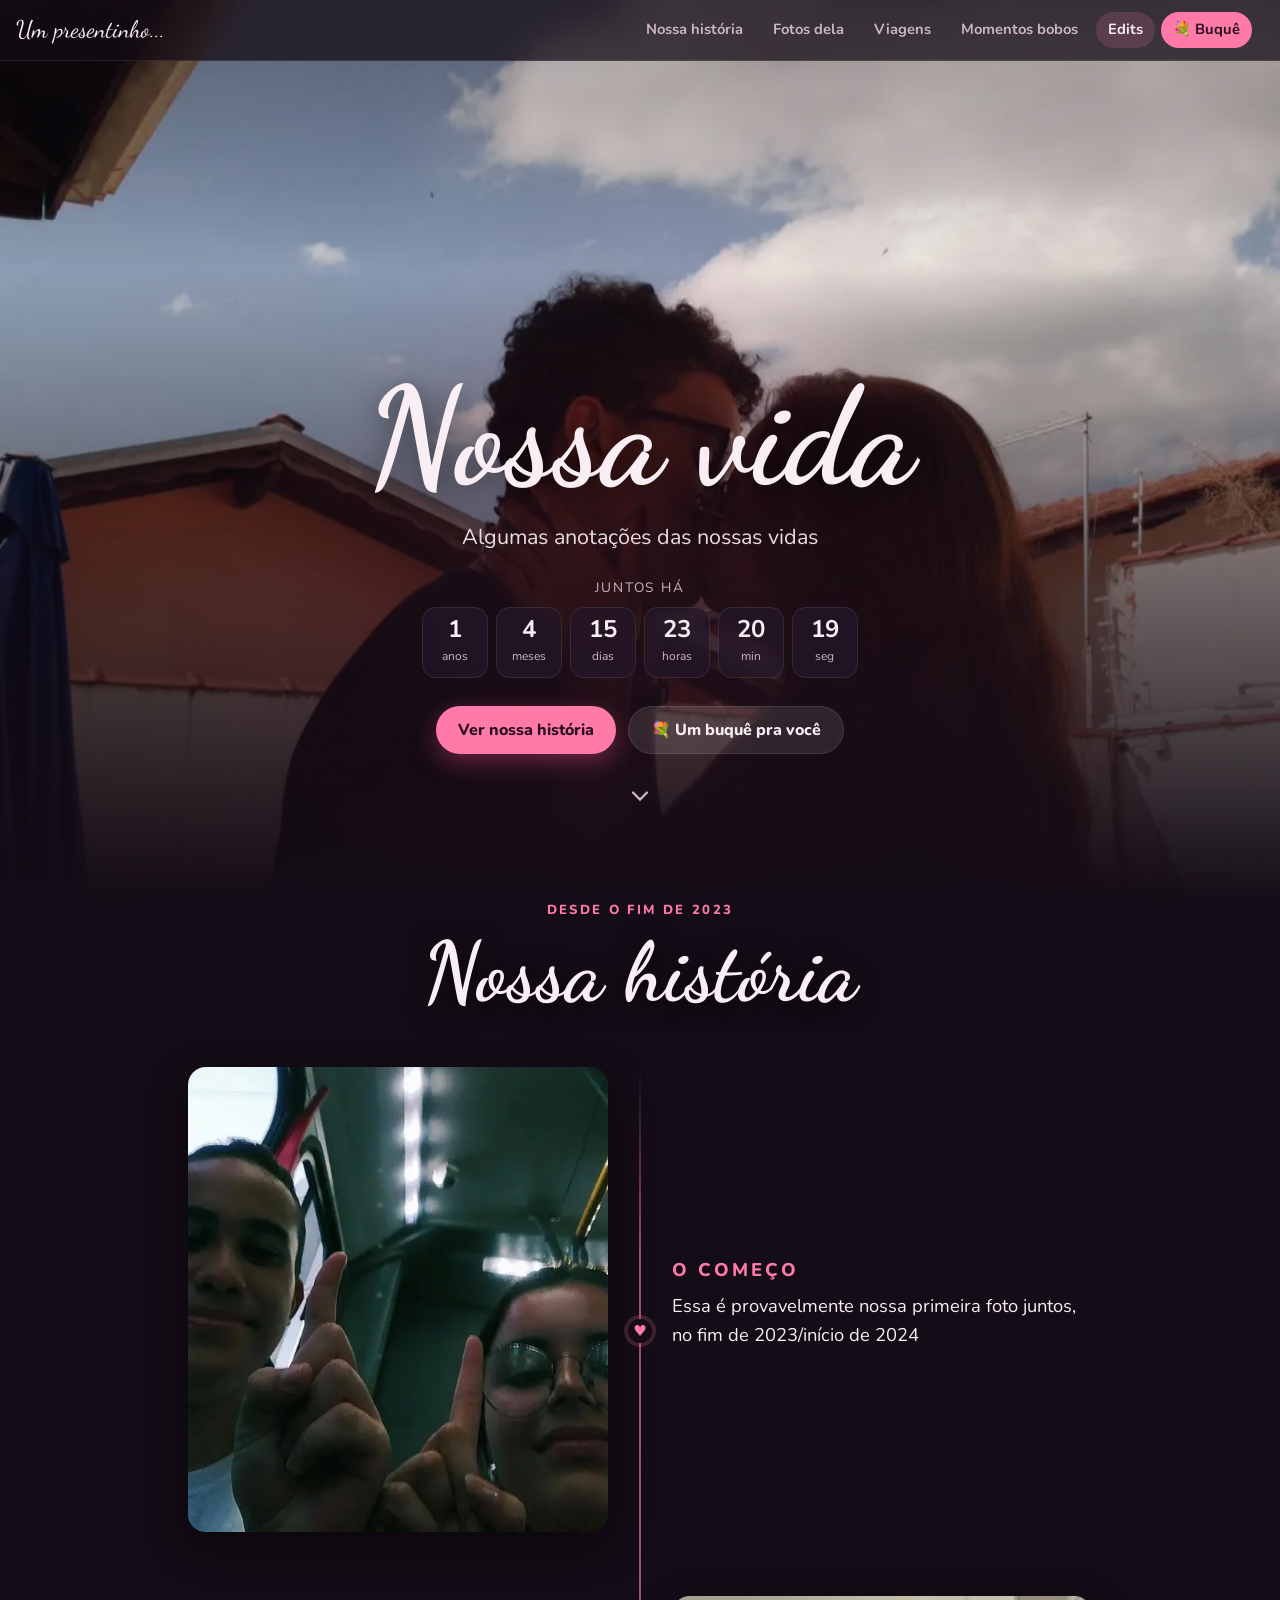
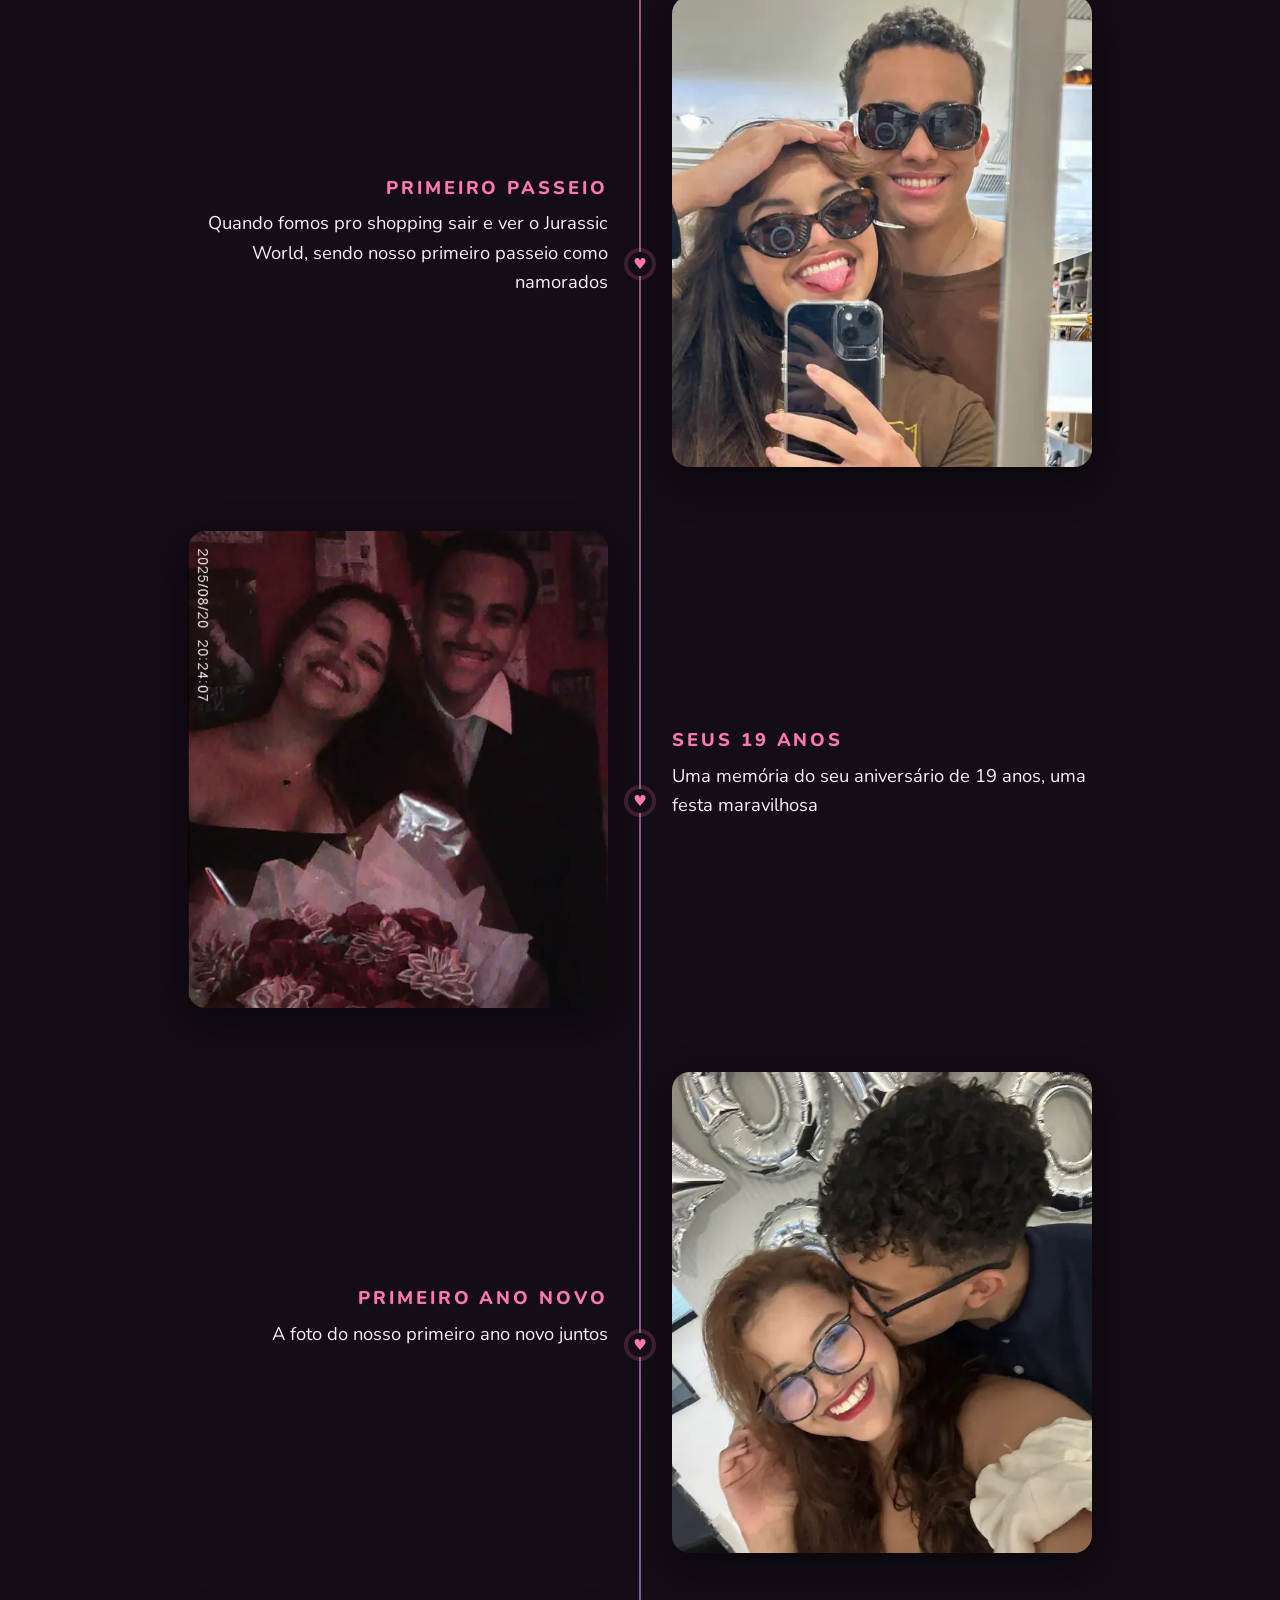
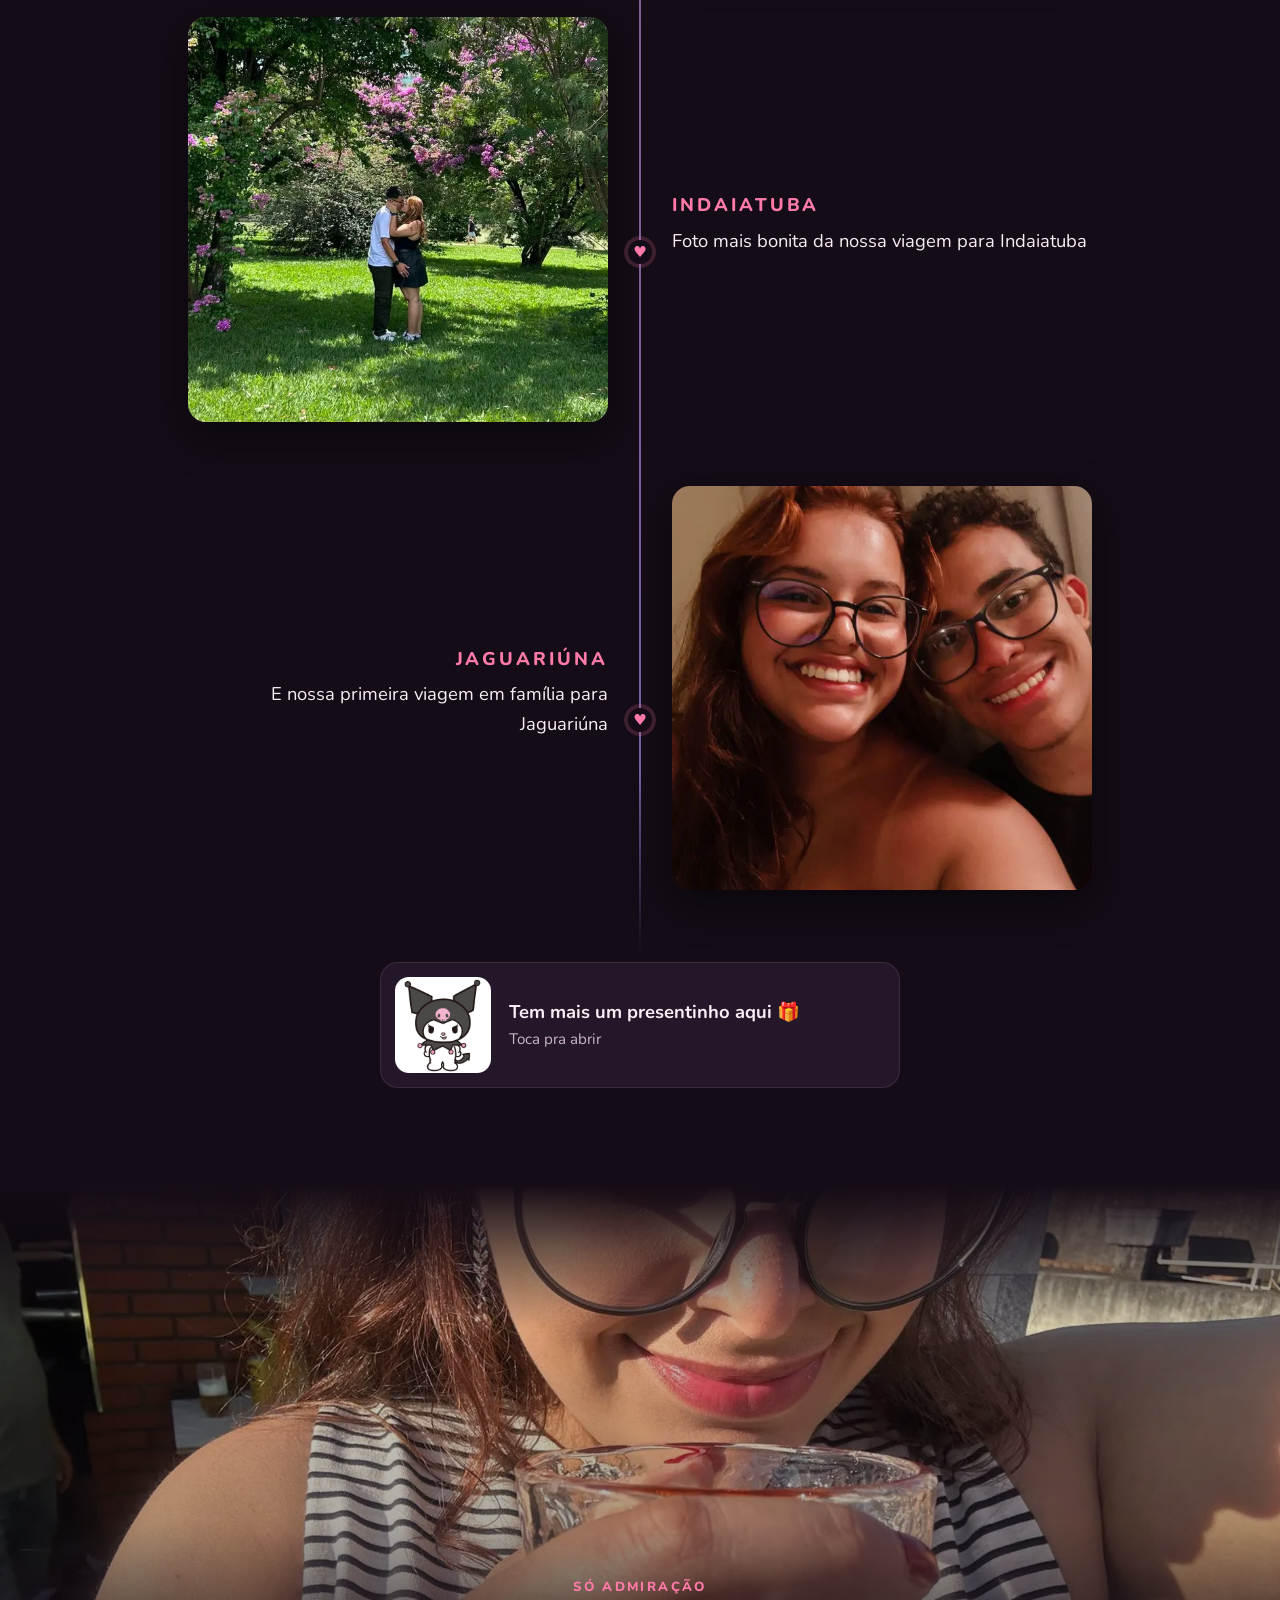
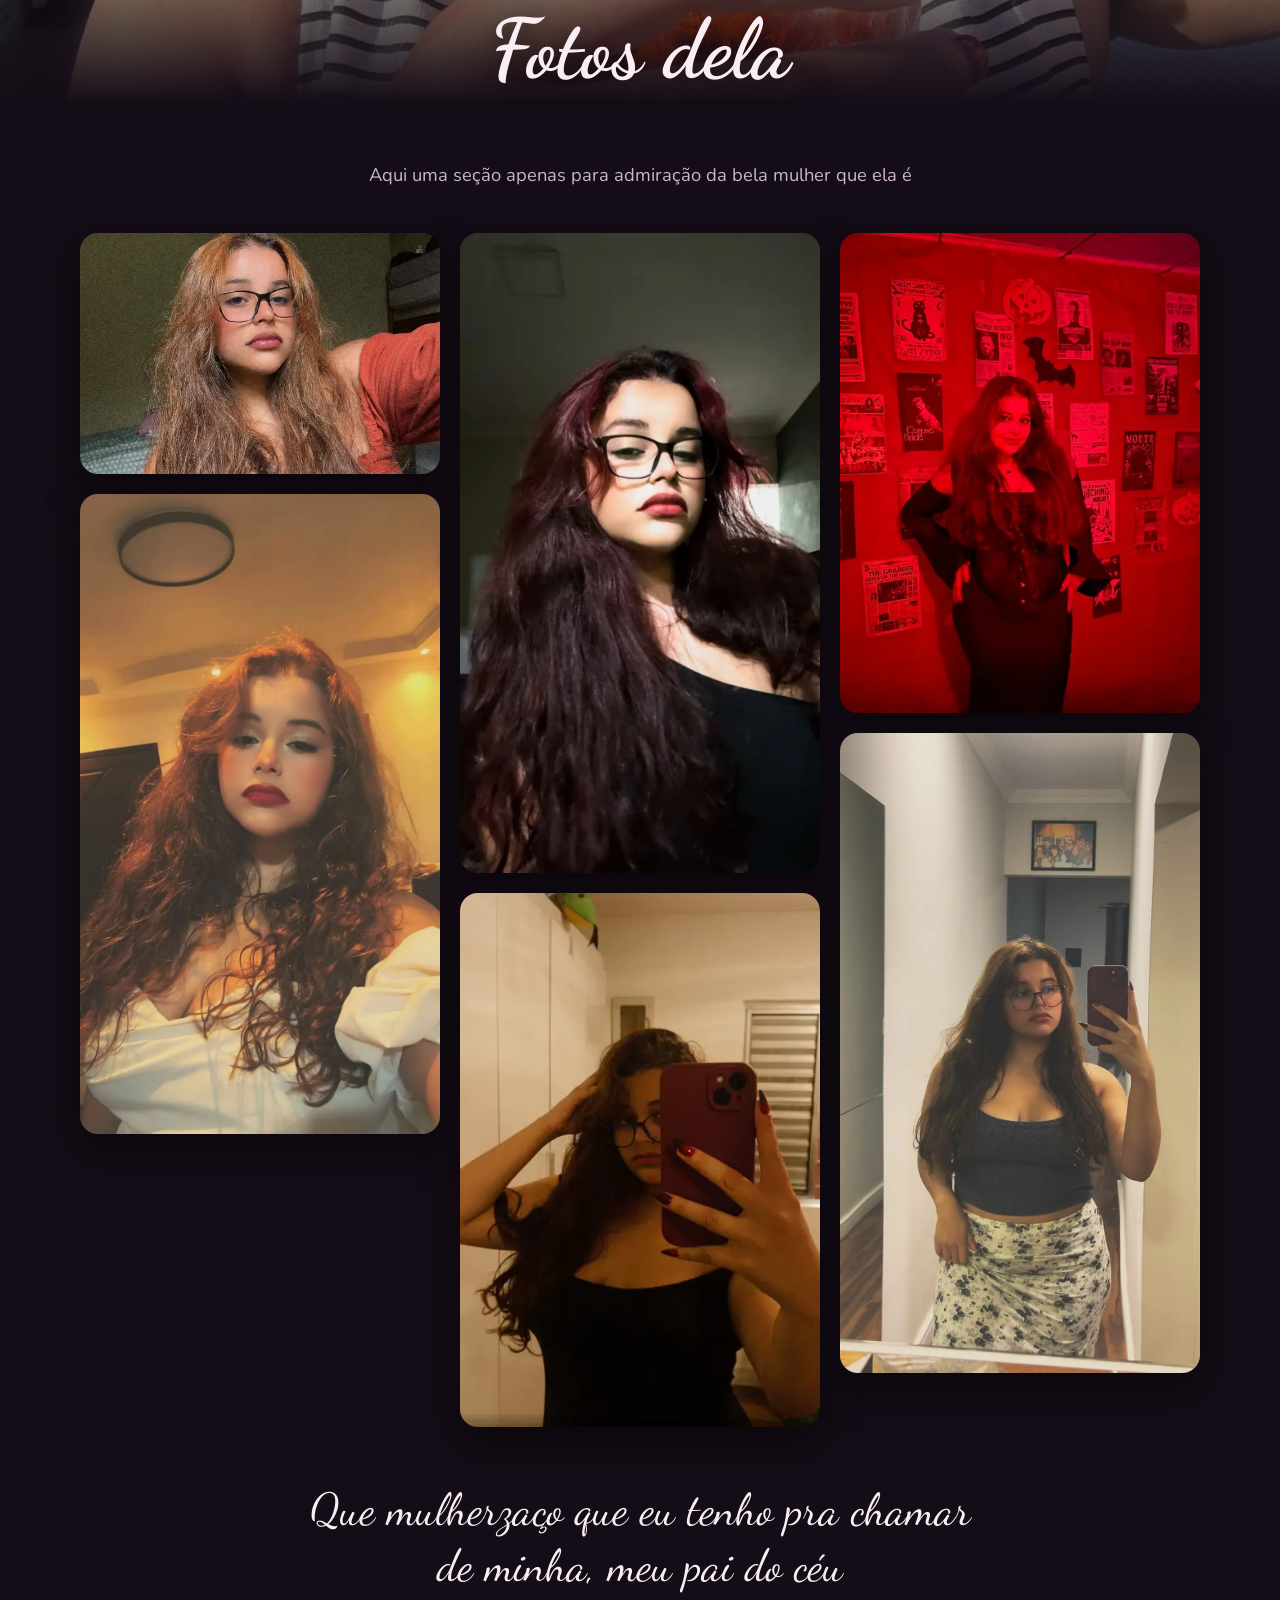
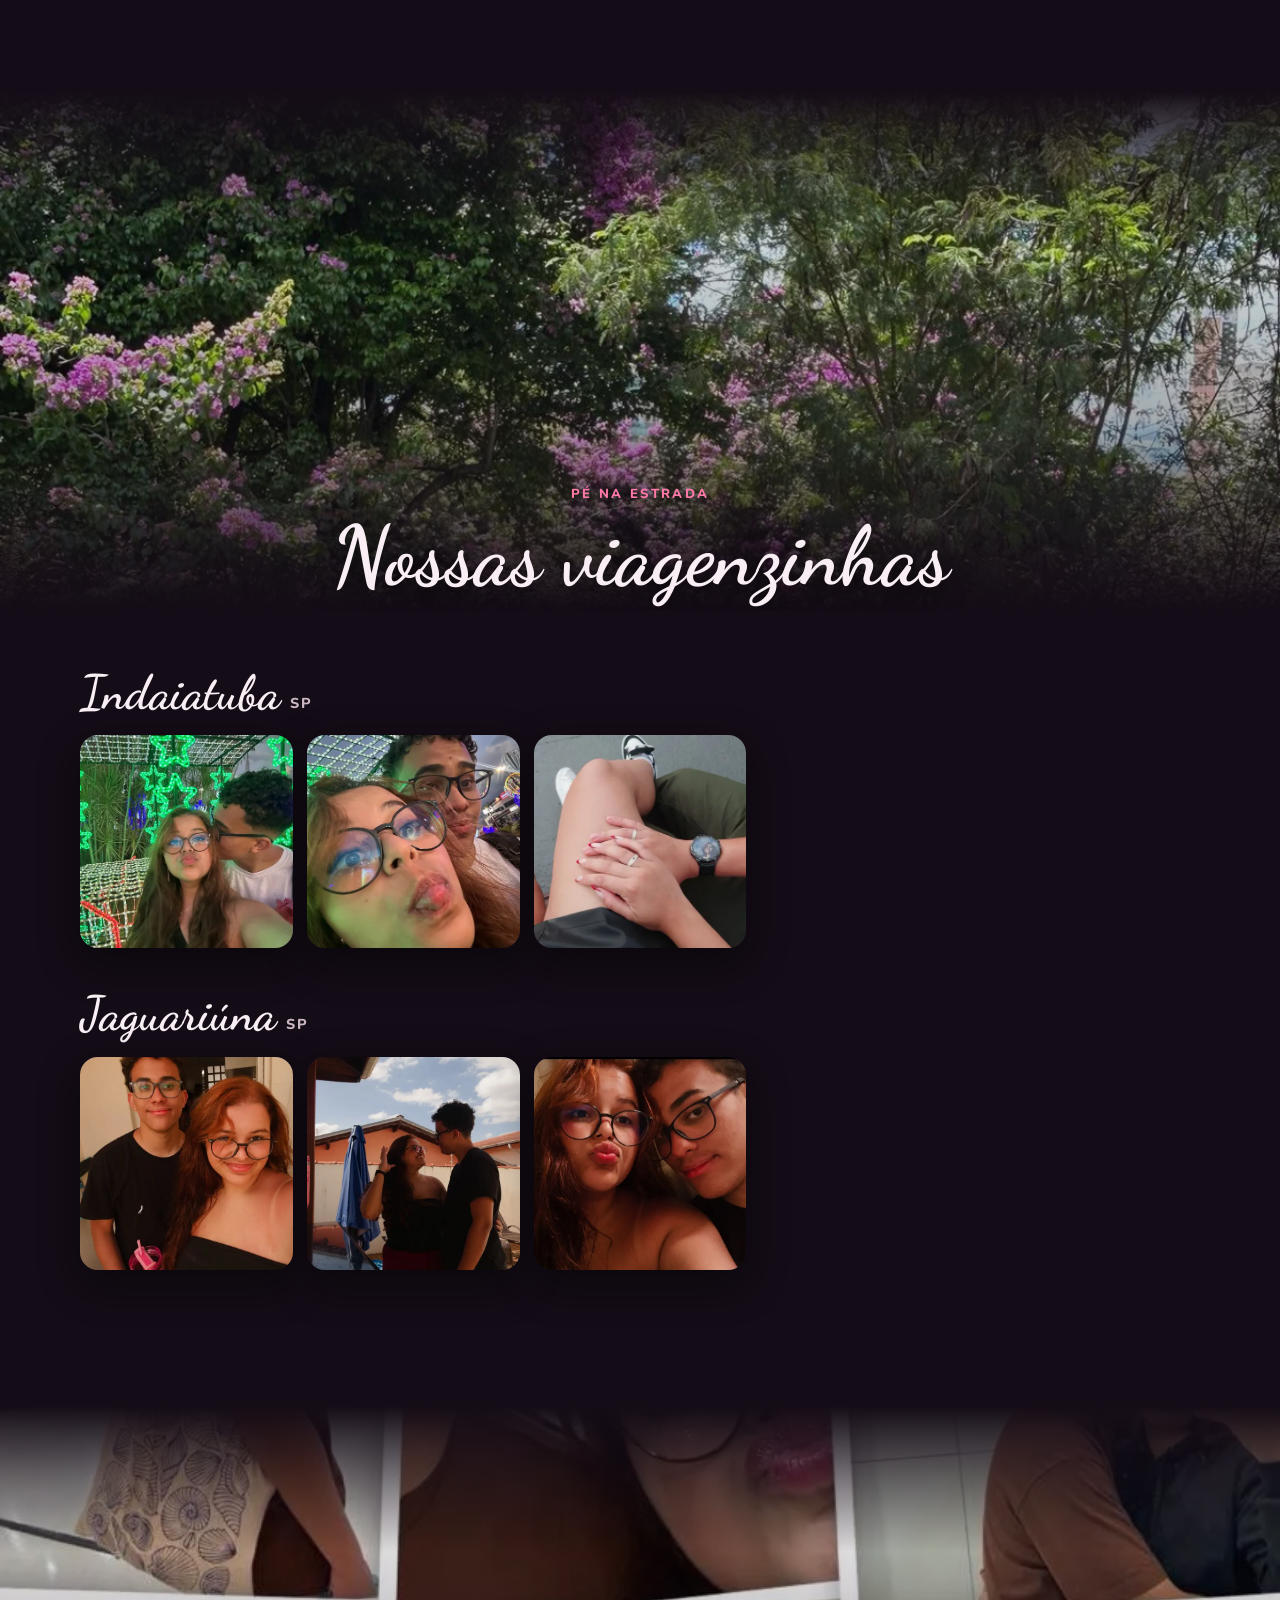
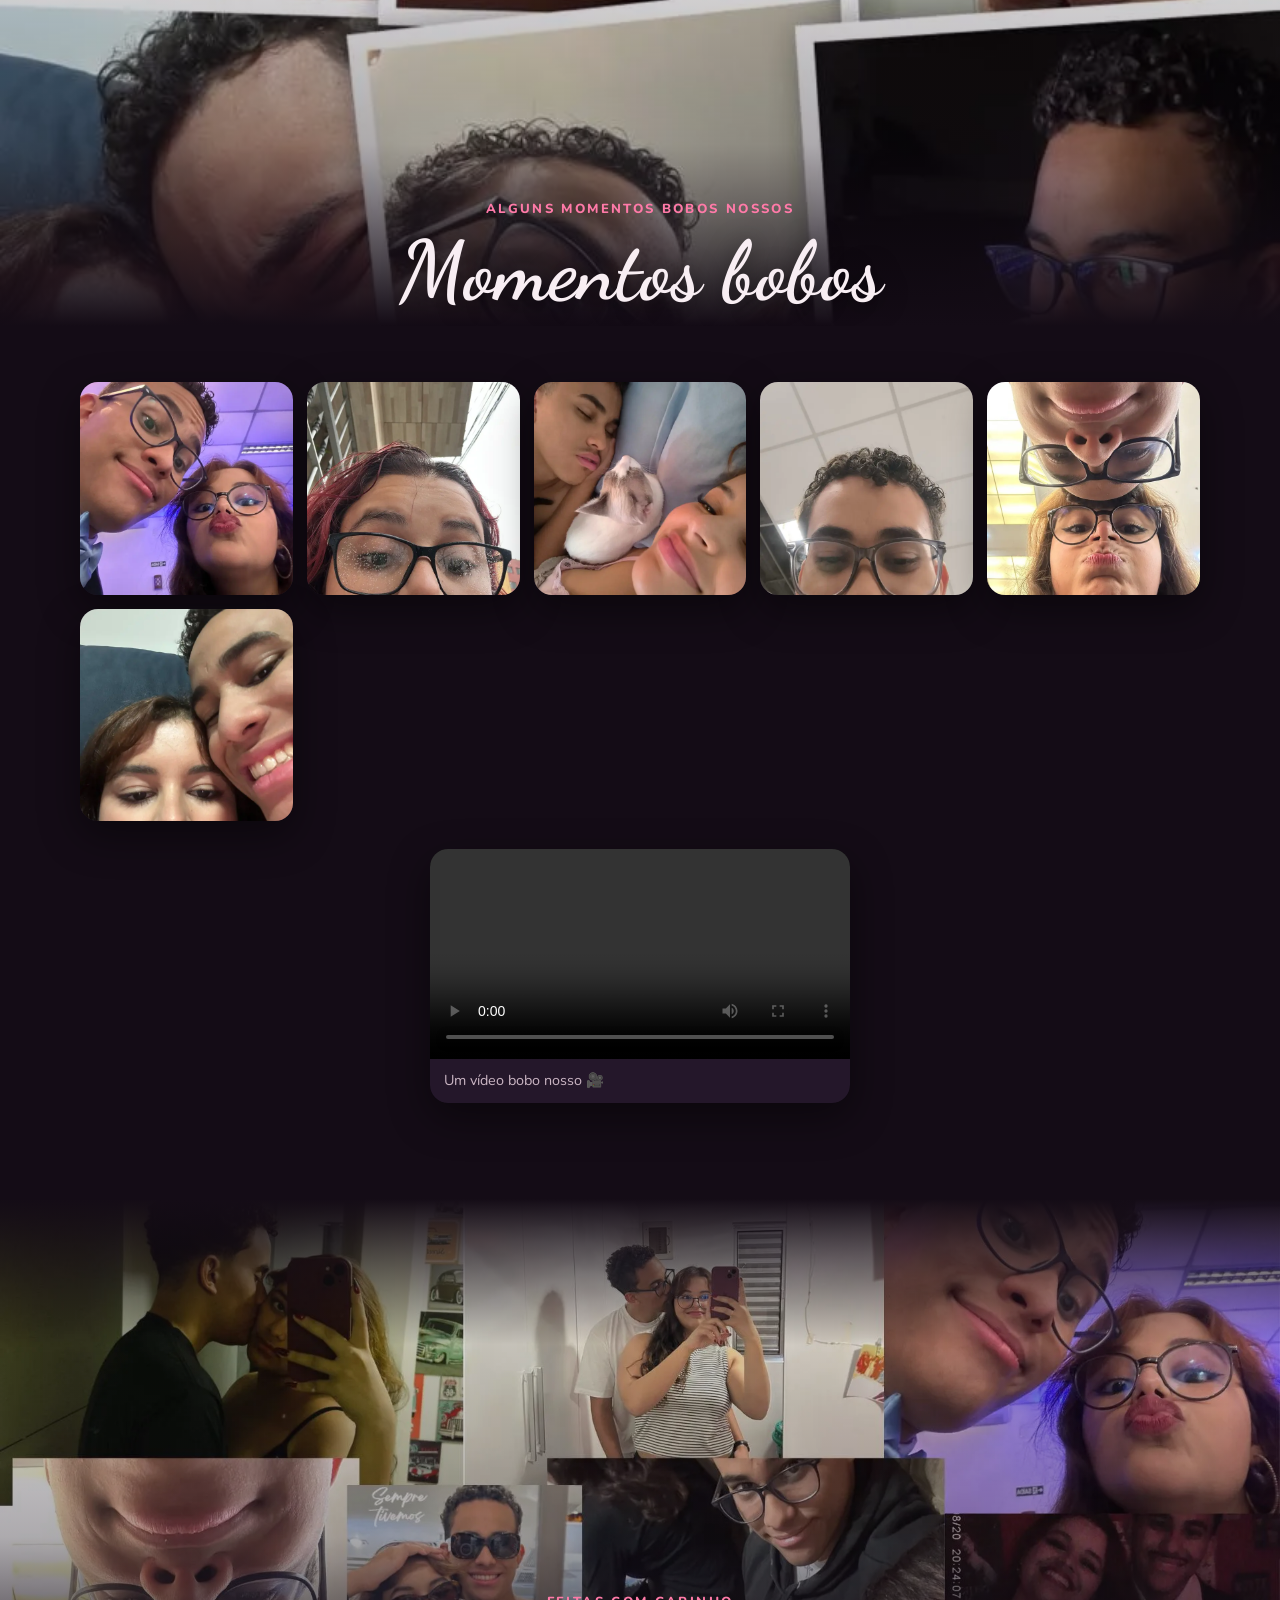
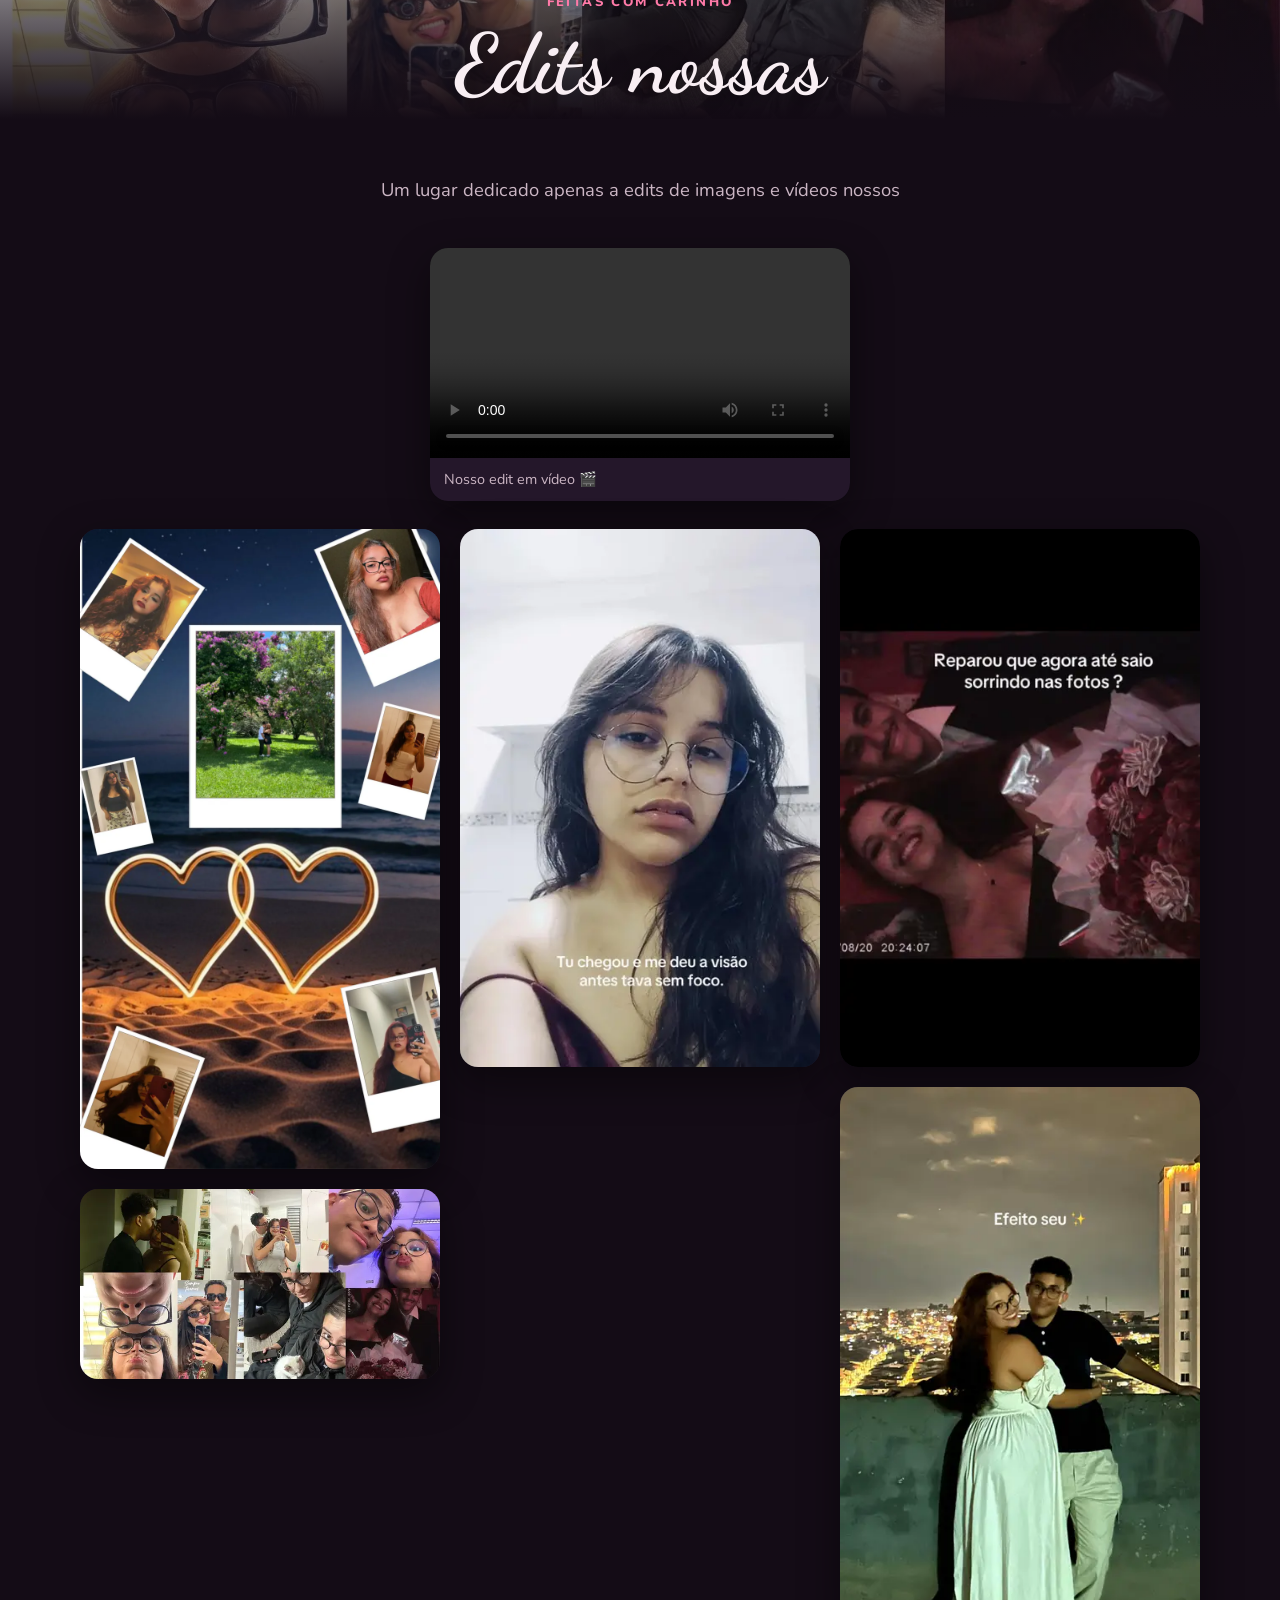
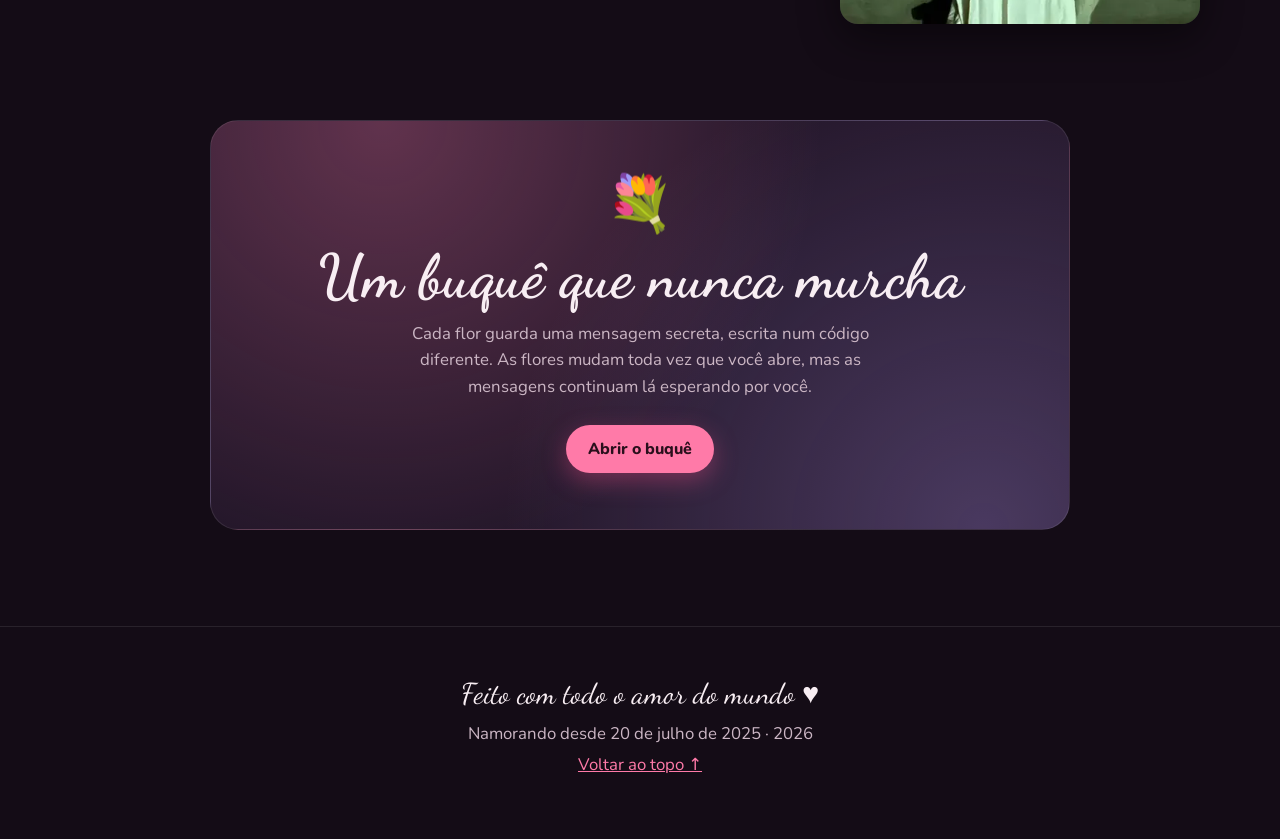
==== commit 7780ea69: "Mensagens de verdade no buquê, data do namoro e a nossa música - As 6 mensagens e a mensagem final a" ====
--- a/index.html
+++ b/index.html
@@ -260,7 +260,7 @@
 
   <footer class="rodape">
     <p class="assinatura">Feito com todo o amor do mundo ♥</p>
-    <p>Desde o fim de 2023 · <span id="ano"></span></p>
+    <p>Namorando desde 20 de julho de 2025 · <span id="ano"></span></p>
     <p><a href="#inicio">Voltar ao topo ↑</a></p>
   </footer>
 
